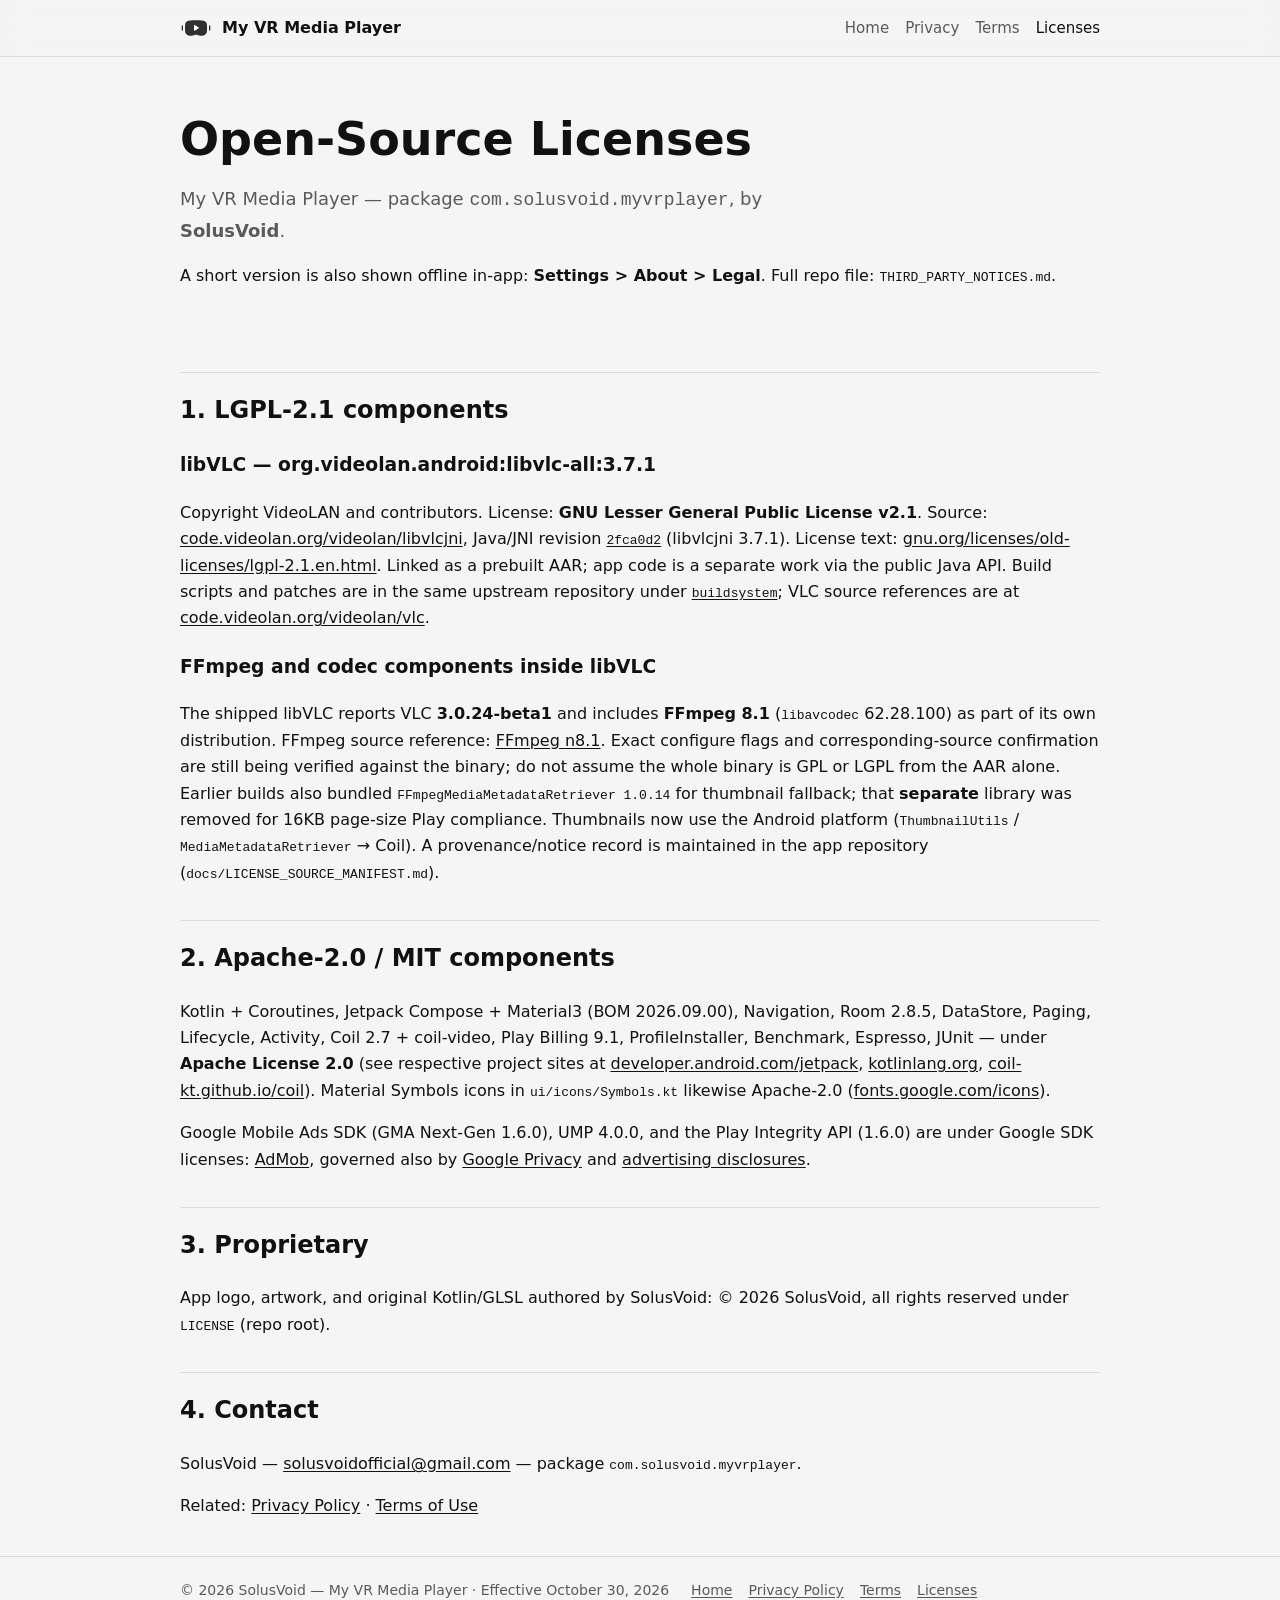
==== licenses/index.html @ 9fa4ca4b "docs(site): add exact libVLC and FFmpeg source revisions" ====
<!DOCTYPE html>
<html lang="en">
<head>
  <meta charset="utf-8">
  <meta name="viewport" content="width=device-width, initial-scale=1">
  <title>Open-Source Licenses — My VR Media Player</title>
  <meta name="description" content="Open-source attribution for My VR Media Player: libVLC LGPL-2.1, Apache-2.0 components, Google SDKs, and proprietary notice.">
  <link rel="icon" type="image/svg+xml" href="../assets/icon.svg">
  <link rel="stylesheet" href="../assets/style.css">
</head>
<body>
  <a class="skip" href="#main">Skip to content</a>
  <header class="site-header">
    <div class="wrap">
      <a class="brand" href="../" aria-label="My VR Media Player home">
        <img src="../assets/icon.svg" alt="" width="32" height="32">
        <span>My VR Media Player</span>
      </a>
      <nav class="nav" aria-label="Site">
        <a href="../">Home</a>
        <a href="../privacy/">Privacy</a>
        <a href="../terms/">Terms</a>
        <a href="./" aria-current="page">Licenses</a>
      </nav>
    </div>
  </header>

  <main id="main" class="policy">
    <div class="wrap">
      <section class="hero">
        <h1>Open-Source Licenses</h1>
        <p class="lead">My VR Media Player — package <code>com.solusvoid.myvrplayer</code>, by <strong>SolusVoid</strong>.</p>
        <p>A short version is also shown offline in-app: <strong>Settings &gt; About &gt; Legal</strong>. Full repo file: <code>THIRD_PARTY_NOTICES.md</code>.</p>
      </section>

      <section id="lgpl">
        <h2>1. LGPL-2.1 components</h2>
        <h3>libVLC — org.videolan.android:libvlc-all:3.7.1</h3>
        <p>Copyright VideoLAN and contributors. License: <strong>GNU Lesser General Public License v2.1</strong>. Source: <a href="https://code.videolan.org/videolan/libvlcjni">code.videolan.org/videolan/libvlcjni</a>, Java/JNI revision <a href="https://code.videolan.org/videolan/libvlcjni/-/commit/2fca0d2b5eb1d94e2c41e23408e8087358cb983a"><code>2fca0d2</code></a> (libvlcjni 3.7.1). License text: <a href="https://www.gnu.org/licenses/old-licenses/lgpl-2.1.en.html">gnu.org/licenses/old-licenses/lgpl-2.1.en.html</a>. Linked as a prebuilt AAR; app code is a separate work via the public Java API. Build scripts and patches are in the same upstream repository under <a href="https://code.videolan.org/videolan/libvlcjni/-/tree/2fca0d2/buildsystem"><code>buildsystem</code></a>; VLC source references are at <a href="https://code.videolan.org/videolan/vlc">code.videolan.org/videolan/vlc</a>.</p>
        <h3>FFmpeg and codec components inside libVLC</h3>
        <p>The shipped libVLC reports VLC <strong>3.0.24-beta1</strong> and includes <strong>FFmpeg 8.1</strong> (<code>libavcodec</code> 62.28.100) as part of its own distribution. FFmpeg source reference: <a href="https://github.com/FFmpeg/FFmpeg/archive/refs/tags/n8.1.tar.gz">FFmpeg n8.1</a>. Exact configure flags and corresponding-source confirmation are still being verified against the binary; do not assume the whole binary is GPL or LGPL from the AAR alone. Earlier builds also bundled <code>FFmpegMediaMetadataRetriever 1.0.14</code> for thumbnail fallback; that <strong>separate</strong> library was removed for 16KB page-size Play compliance. Thumbnails now use the Android platform (<code>ThumbnailUtils</code> / <code>MediaMetadataRetriever</code> → Coil). A provenance/notice record is maintained in the app repository (<code>docs/LICENSE_SOURCE_MANIFEST.md</code>).</p>
      </section>

      <section id="apache">
        <h2>2. Apache-2.0 / MIT components</h2>
        <p>Kotlin + Coroutines, Jetpack Compose + Material3 (BOM 2026.09.00), Navigation, Room 2.8.5, DataStore, Paging, Lifecycle, Activity, Coil 2.7 + coil-video, Play Billing 9.1, ProfileInstaller, Benchmark, Espresso, JUnit — under <strong>Apache License 2.0</strong> (see respective project sites at <a href="https://developer.android.com/jetpack">developer.android.com/jetpack</a>, <a href="https://kotlinlang.org">kotlinlang.org</a>, <a href="https://coil-kt.github.io/coil">coil-kt.github.io/coil</a>). Material Symbols icons in <code>ui/icons/Symbols.kt</code> likewise Apache-2.0 (<a href="https://fonts.google.com/icons">fonts.google.com/icons</a>).</p>
        <p>Google Mobile Ads SDK (GMA Next-Gen 1.6.0), UMP 4.0.0, and the Play Integrity API (1.6.0) are under Google SDK licenses: <a href="https://developers.google.com/admob">AdMob</a>, governed also by <a href="https://policies.google.com/privacy">Google Privacy</a> and <a href="https://policies.google.com/technologies/ads">advertising disclosures</a>.</p>
      </section>

      <section id="proprietary">
        <h2>3. Proprietary</h2>
        <p>App logo, artwork, and original Kotlin/GLSL authored by SolusVoid: © 2026 SolusVoid, all rights reserved under <code>LICENSE</code> (repo root).</p>
      </section>

      <section id="contact">
        <h2>4. Contact</h2>
        <p>SolusVoid — <a href="mailto:solusvoidofficial@gmail.com">solusvoidofficial@gmail.com</a> — package <code>com.solusvoid.myvrplayer</code>.</p>
        <p>Related: <a href="../privacy/">Privacy Policy</a> · <a href="../terms/">Terms of Use</a></p>
      </section>
    </div>
  </main>

  <footer class="site-footer">
    <div class="wrap">
      <span>&copy; 2026 SolusVoid — My VR Media Player &middot; Effective October 30, 2026</span>
      <nav aria-label="Footer">
        <a href="../">Home</a>
        <a href="../privacy/">Privacy Policy</a>
        <a href="../terms/">Terms</a>
        <a href="./">Licenses</a>
      </nav>
    </div>
  </footer>
</body>
</html>
---- assets/style.css ----
/* MyVR Player site — single stylesheet, no framework, mobile-first. Tokens in tokens.css. */
@import url("./tokens.css");
* { box-sizing: border-box; }
html { scroll-behavior: smooth; }
body {
  margin: 0;
  background: var(--bg);
  color: var(--text);
  font-family: system-ui, -apple-system, "Segoe UI", Roboto, Inter, Arial, sans-serif;
  line-height: 1.65;
}
a { color: inherit; text-decoration: underline; text-underline-offset: 2px; }
a:hover { text-decoration-thickness: 2px; }
.wrap { max-width: var(--max); margin: 0 auto; padding: 0 20px; }
.site-header {
  border-bottom: 1px solid var(--line);
  background: color-mix(in srgb, var(--bg) 82%, transparent);
  -webkit-backdrop-filter: blur(12px);
  backdrop-filter: blur(12px);
  position: sticky; top: 0; z-index: 10;
}
.site-header .wrap { display: flex; align-items: center; gap: 14px; padding-top: 12px; padding-bottom: 12px; }
.brand { display: flex; align-items: center; gap: 10px; font-weight: 700; text-decoration: none; color: var(--text); }
.brand img { width: 32px; height: 32px; }
.nav { margin-left: auto; display: flex; gap: 16px; font-size: 15px; }
.nav a { color: var(--muted); text-decoration: none; }
.nav a:hover, .nav a[aria-current="page"] { color: var(--text); }
.hero { padding: 56px 0 32px; }
.hero h1 { font-size: clamp(30px, 5vw, 46px); line-height: 1.15; margin: 0 0 12px; }
.hero p.lead { font-size: 18px; color: var(--muted); max-width: 640px; }
.badge-row { display: flex; flex-wrap: wrap; gap: 8px; margin: 18px 0; }
.badge {
  display: inline-block; font-size: 13px; padding: 4px 12px;
  border: 1px solid var(--line); border-radius: 999px; color: var(--muted);
  background: var(--panel);
}
.badge.ok { color: var(--text); border-color: var(--line); font-weight: 700; }
.cta-row { display: flex; flex-wrap: wrap; gap: 12px; margin-top: 22px; }
.btn {
  display: inline-block; padding: 12px 22px; border-radius: 10px;
  text-decoration: none; font-weight: 600; border: 1px solid var(--line);
}
.btn.primary { background: var(--btn); border-color: var(--btn); color: var(--btn-ink); }
.btn.ghost { color: var(--text); background: transparent; }
/* Tombol non-interaktif (mis. "Coming soon") — tetap terbaca, tapi bukan link mati. */
.btn.is-disabled { opacity: .72; cursor: default; }
.btn.is-disabled:hover { filter: none; transform: none; }
.btn:hover { filter: brightness(1.08); text-decoration: none; }
.grid { display: grid; grid-template-columns: 1fr; gap: 14px; padding: 12px 0 8px; }
@media (min-width: 720px) { .grid.two { grid-template-columns: 1fr 1fr; } .grid.three { grid-template-columns: 1fr 1fr 1fr; } }
.card {
  background: var(--panel); border: 1px solid var(--line);
  border-radius: var(--radius); padding: 18px;
}
.card h2, .card h3 { margin-top: 0; }
.card p, .card li { color: var(--muted); }
.card strong, .card b { color: var(--text); }
section.block { padding: 26px 0; }
section.block h2 { font-size: 24px; margin-bottom: 8px; }
table.meta { width: 100%; border-collapse: collapse; font-size: 14px; margin: 12px 0; }
table.meta th, table.meta td { text-align: left; padding: 8px 10px; border-bottom: 1px solid var(--line); vertical-align: top; }
table.meta th { color: var(--text); white-space: nowrap; width: 180px; }
table.meta td { color: var(--muted); }
.toc { background: var(--panel); border: 1px solid var(--line); border-radius: var(--radius); padding: 16px 20px; }
.toc ol { margin: 8px 0; padding-left: 22px; color: var(--muted); }
.policy h2 { margin-top: 34px; padding-top: 18px; border-top: 1px solid var(--line); }
.policy h3 { margin-top: 20px; }
.fine { font-size: 13px; color: var(--muted); }
.site-footer { border-top: 1px solid var(--line); margin-top: 36px; padding: 22px 0 40px; color: var(--muted); font-size: 14px; }
.site-footer .wrap { display: flex; flex-wrap: wrap; gap: 10px 22px; align-items: center; }
.site-footer nav { display: flex; gap: 16px; }
.skip { position: absolute; left: -9999px; }
.skip:focus { left: 12px; top: 12px; background: #fff; color: #000; padding: 8px 14px; z-index: 99; }

/* Production polish: visible focus, gentle entrance, reduced-motion respect. */
a:focus-visible, button:focus-visible {
  outline: 2px solid var(--text);
  outline-offset: 3px;
  border-radius: 6px;
}
.btn { transition: transform var(--motion-normal) ease, filter var(--motion-normal) ease; }
.btn:hover { filter: brightness(1.08); text-decoration: none; }
.btn:active { transform: translateY(1px); }
.hero { animation: rise var(--motion-slow) ease both; }
.block { animation: rise var(--motion-slow) ease both; }
.block:nth-of-type(2) { animation-delay: 80ms; }
.block:nth-of-type(3) { animation-delay: 160ms; }
@keyframes rise {
  from { opacity: 0; transform: translateY(10px); }
  to { opacity: 1; transform: none; }
}
@media (prefers-reduced-motion: reduce) {
  html { scroll-behavior: auto; }
  .hero, .block { animation: none; }
  .btn { transition: none; }
}
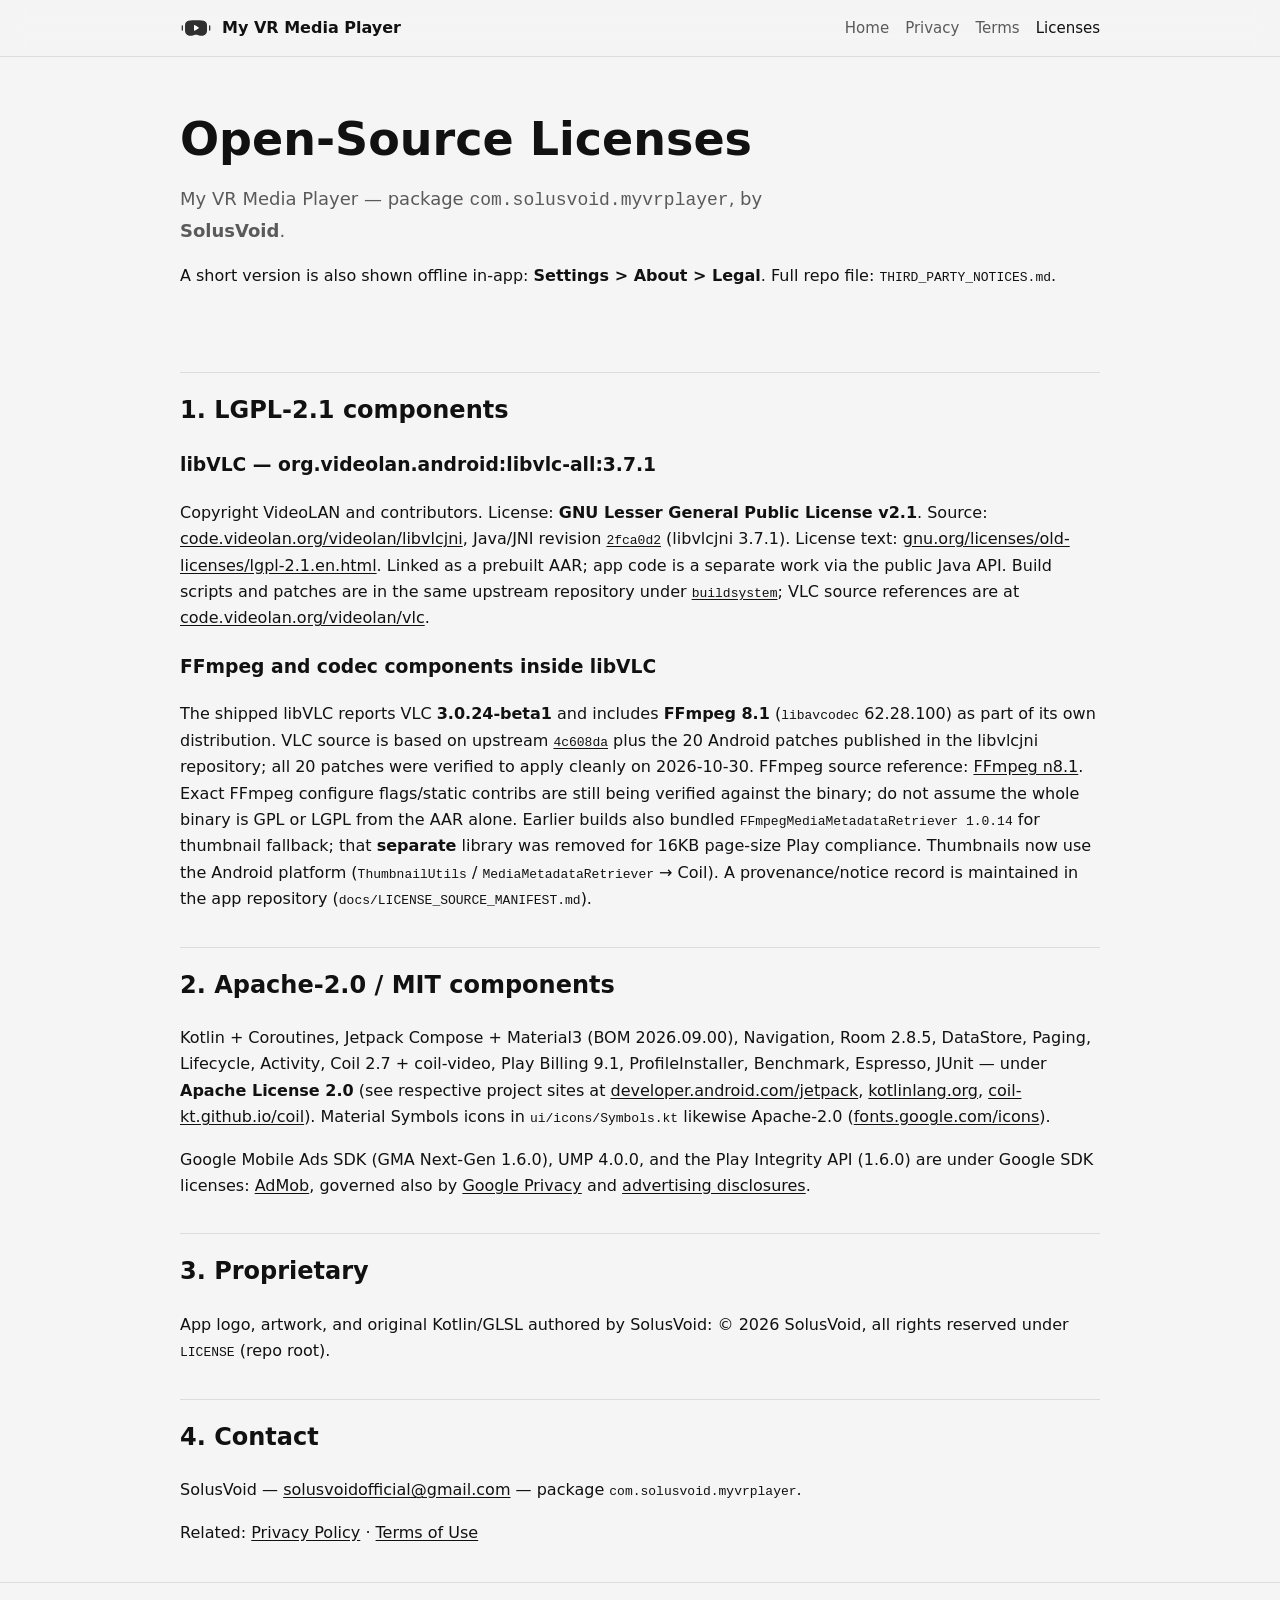
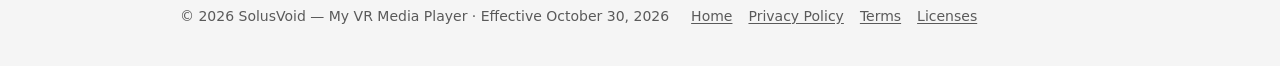
==== commit 142646f3: "docs(site): record reproducible VLC source recipe for libVLC 3.7.1" ====
--- a/licenses/index.html
+++ b/licenses/index.html
@@ -38,7 +38,7 @@
         <h3>libVLC — org.videolan.android:libvlc-all:3.7.1</h3>
         <p>Copyright VideoLAN and contributors. License: <strong>GNU Lesser General Public License v2.1</strong>. Source: <a href="https://code.videolan.org/videolan/libvlcjni">code.videolan.org/videolan/libvlcjni</a>, Java/JNI revision <a href="https://code.videolan.org/videolan/libvlcjni/-/commit/2fca0d2b5eb1d94e2c41e23408e8087358cb983a"><code>2fca0d2</code></a> (libvlcjni 3.7.1). License text: <a href="https://www.gnu.org/licenses/old-licenses/lgpl-2.1.en.html">gnu.org/licenses/old-licenses/lgpl-2.1.en.html</a>. Linked as a prebuilt AAR; app code is a separate work via the public Java API. Build scripts and patches are in the same upstream repository under <a href="https://code.videolan.org/videolan/libvlcjni/-/tree/2fca0d2/buildsystem"><code>buildsystem</code></a>; VLC source references are at <a href="https://code.videolan.org/videolan/vlc">code.videolan.org/videolan/vlc</a>.</p>
         <h3>FFmpeg and codec components inside libVLC</h3>
-        <p>The shipped libVLC reports VLC <strong>3.0.24-beta1</strong> and includes <strong>FFmpeg 8.1</strong> (<code>libavcodec</code> 62.28.100) as part of its own distribution. FFmpeg source reference: <a href="https://github.com/FFmpeg/FFmpeg/archive/refs/tags/n8.1.tar.gz">FFmpeg n8.1</a>. Exact configure flags and corresponding-source confirmation are still being verified against the binary; do not assume the whole binary is GPL or LGPL from the AAR alone. Earlier builds also bundled <code>FFmpegMediaMetadataRetriever 1.0.14</code> for thumbnail fallback; that <strong>separate</strong> library was removed for 16KB page-size Play compliance. Thumbnails now use the Android platform (<code>ThumbnailUtils</code> / <code>MediaMetadataRetriever</code> → Coil). A provenance/notice record is maintained in the app repository (<code>docs/LICENSE_SOURCE_MANIFEST.md</code>).</p>
+        <p>The shipped libVLC reports VLC <strong>3.0.24-beta1</strong> and includes <strong>FFmpeg 8.1</strong> (<code>libavcodec</code> 62.28.100) as part of its own distribution. VLC source is based on upstream <a href="https://code.videolan.org/videolan/vlc/-/commit/4c608da16c33560821be7e5c1ad4e34bf5a65398"><code>4c608da</code></a> plus the 20 Android patches published in the libvlcjni repository; all 20 patches were verified to apply cleanly on 2026-10-30. FFmpeg source reference: <a href="https://github.com/FFmpeg/FFmpeg/archive/refs/tags/n8.1.tar.gz">FFmpeg n8.1</a>. Exact FFmpeg configure flags/static contribs are still being verified against the binary; do not assume the whole binary is GPL or LGPL from the AAR alone. Earlier builds also bundled <code>FFmpegMediaMetadataRetriever 1.0.14</code> for thumbnail fallback; that <strong>separate</strong> library was removed for 16KB page-size Play compliance. Thumbnails now use the Android platform (<code>ThumbnailUtils</code> / <code>MediaMetadataRetriever</code> → Coil). A provenance/notice record is maintained in the app repository (<code>docs/LICENSE_SOURCE_MANIFEST.md</code>).</p>
       </section>
 
       <section id="apache">
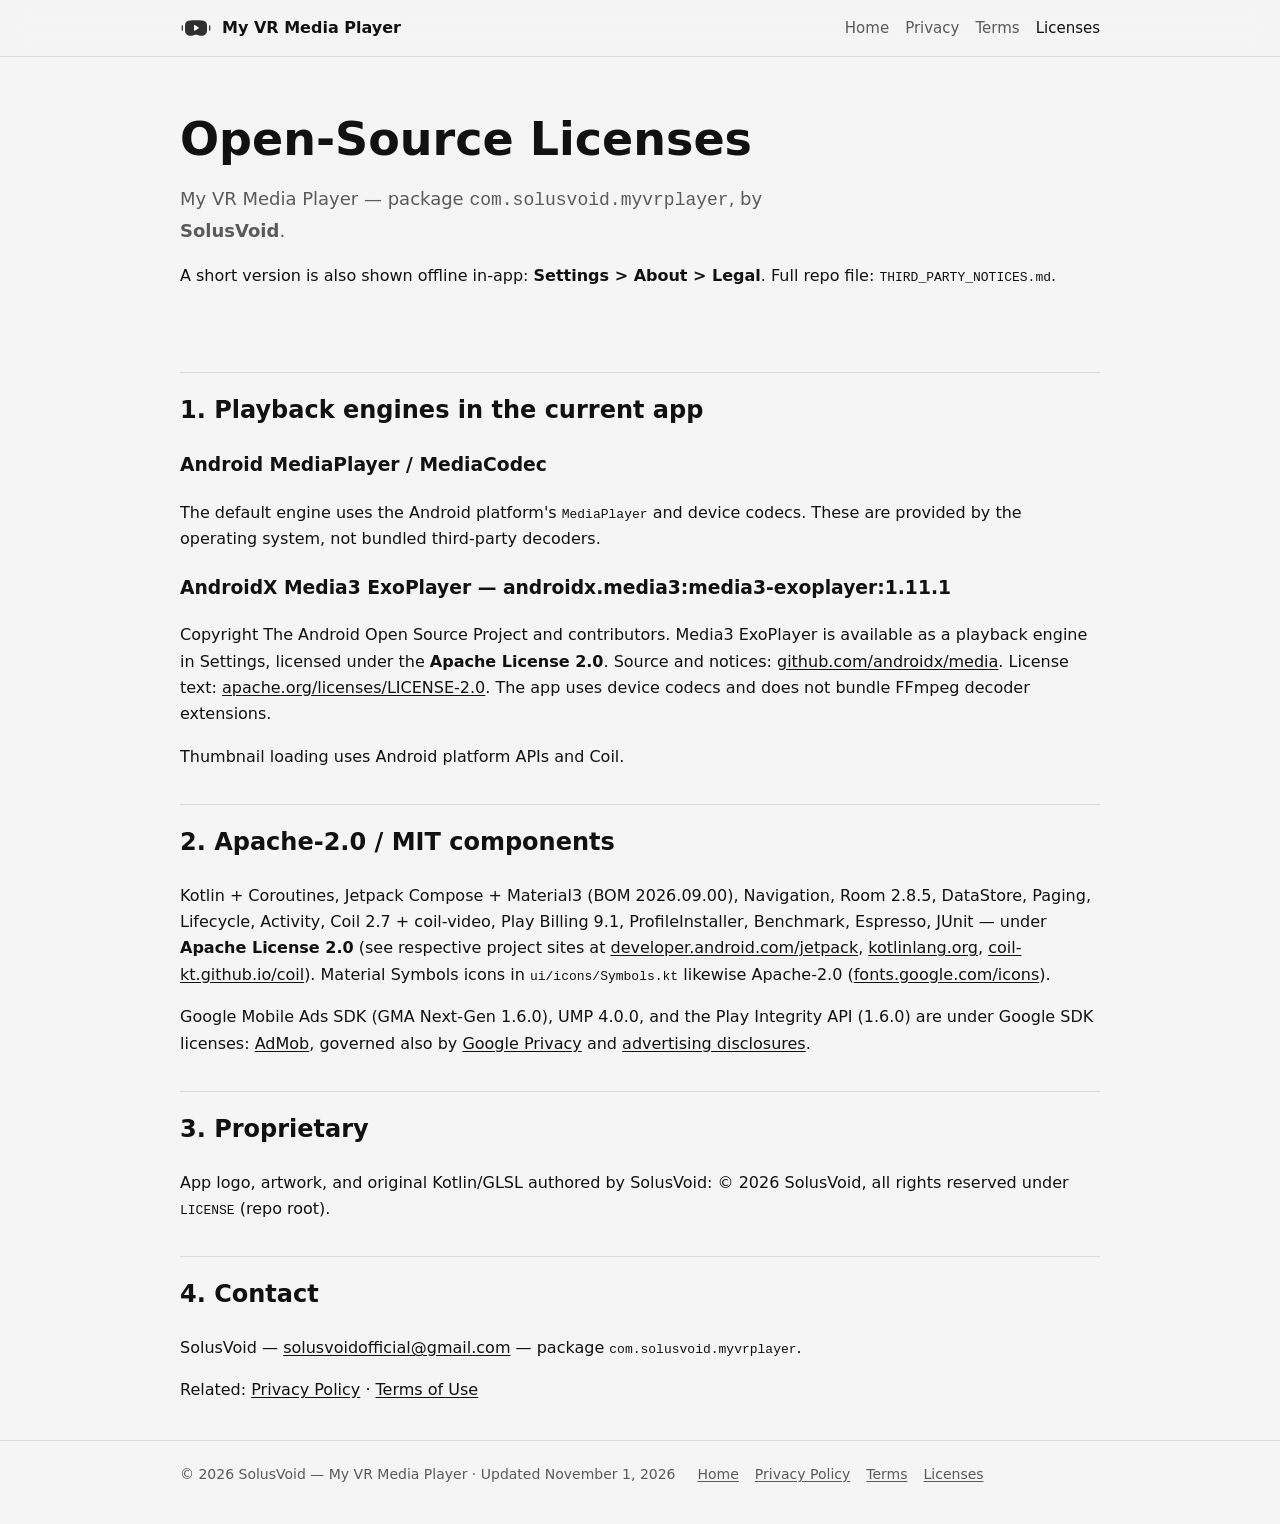
==== commit 0a81868a: "docs(site): replace libVLC copy with MediaPlayer and Media3 ExoPlayer" ====
--- a/licenses/index.html
+++ b/licenses/index.html
@@ -4,7 +4,7 @@
   <meta charset="utf-8">
   <meta name="viewport" content="width=device-width, initial-scale=1">
   <title>Open-Source Licenses — My VR Media Player</title>
-  <meta name="description" content="Open-source attribution for My VR Media Player: libVLC LGPL-2.1, Apache-2.0 components, Google SDKs, and proprietary notice.">
+  <meta name="description" content="Open-source attribution for My VR Media Player: Media3 ExoPlayer and Apache-2.0 components, Google SDKs, and proprietary notice.">
   <link rel="icon" type="image/svg+xml" href="../assets/icon.svg">
   <link rel="stylesheet" href="../assets/style.css">
 </head>
@@ -33,12 +33,13 @@
         <p>A short version is also shown offline in-app: <strong>Settings &gt; About &gt; Legal</strong>. Full repo file: <code>THIRD_PARTY_NOTICES.md</code>.</p>
       </section>
 
-      <section id="lgpl">
-        <h2>1. LGPL-2.1 components</h2>
-        <h3>libVLC — org.videolan.android:libvlc-all:3.7.1</h3>
-        <p>Copyright VideoLAN and contributors. License: <strong>GNU Lesser General Public License v2.1</strong>. Source: <a href="https://code.videolan.org/videolan/libvlcjni">code.videolan.org/videolan/libvlcjni</a>, Java/JNI revision <a href="https://code.videolan.org/videolan/libvlcjni/-/commit/2fca0d2b5eb1d94e2c41e23408e8087358cb983a"><code>2fca0d2</code></a> (libvlcjni 3.7.1). License text: <a href="https://www.gnu.org/licenses/old-licenses/lgpl-2.1.en.html">gnu.org/licenses/old-licenses/lgpl-2.1.en.html</a>. Linked as a prebuilt AAR; app code is a separate work via the public Java API. Build scripts and patches are in the same upstream repository under <a href="https://code.videolan.org/videolan/libvlcjni/-/tree/2fca0d2/buildsystem"><code>buildsystem</code></a>; VLC source references are at <a href="https://code.videolan.org/videolan/vlc">code.videolan.org/videolan/vlc</a>.</p>
-        <h3>FFmpeg and codec components inside libVLC</h3>
-        <p>The shipped libVLC reports VLC <strong>3.0.24-beta1</strong> and includes <strong>FFmpeg 8.1</strong> (<code>libavcodec</code> 62.28.100) as part of its own distribution. VLC source is based on upstream <a href="https://code.videolan.org/videolan/vlc/-/commit/4c608da16c33560821be7e5c1ad4e34bf5a65398"><code>4c608da</code></a> plus the 20 Android patches published in the libvlcjni repository; all 20 patches were verified to apply cleanly on 2026-10-30. FFmpeg source reference: <a href="https://github.com/FFmpeg/FFmpeg/archive/refs/tags/n8.1.tar.gz">FFmpeg n8.1</a>. Exact FFmpeg configure flags/static contribs are still being verified against the binary; do not assume the whole binary is GPL or LGPL from the AAR alone. Earlier builds also bundled <code>FFmpegMediaMetadataRetriever 1.0.14</code> for thumbnail fallback; that <strong>separate</strong> library was removed for 16KB page-size Play compliance. Thumbnails now use the Android platform (<code>ThumbnailUtils</code> / <code>MediaMetadataRetriever</code> → Coil). A provenance/notice record is maintained in the app repository (<code>docs/LICENSE_SOURCE_MANIFEST.md</code>).</p>
+      <section id="engines">
+        <h2>1. Playback engines in the current app</h2>
+        <h3>Android MediaPlayer / MediaCodec</h3>
+        <p>The default engine uses the Android platform's <code>MediaPlayer</code> and device codecs. These are provided by the operating system, not bundled third-party decoders.</p>
+        <h3>AndroidX Media3 ExoPlayer — androidx.media3:media3-exoplayer:1.11.1</h3>
+        <p>Copyright The Android Open Source Project and contributors. Media3 ExoPlayer is available as a playback engine in Settings, licensed under the <strong>Apache License 2.0</strong>. Source and notices: <a href="https://github.com/androidx/media">github.com/androidx/media</a>. License text: <a href="https://www.apache.org/licenses/LICENSE-2.0">apache.org/licenses/LICENSE-2.0</a>. The app uses device codecs and does not bundle FFmpeg decoder extensions.</p>
+        <p>Thumbnail loading uses Android platform APIs and Coil.</p>
       </section>
 
       <section id="apache">
@@ -62,7 +63,7 @@
 
   <footer class="site-footer">
     <div class="wrap">
-      <span>&copy; 2026 SolusVoid — My VR Media Player &middot; Effective October 30, 2026</span>
+      <span>&copy; 2026 SolusVoid — My VR Media Player &middot; Updated November 1, 2026</span>
       <nav aria-label="Footer">
         <a href="../">Home</a>
         <a href="../privacy/">Privacy Policy</a>
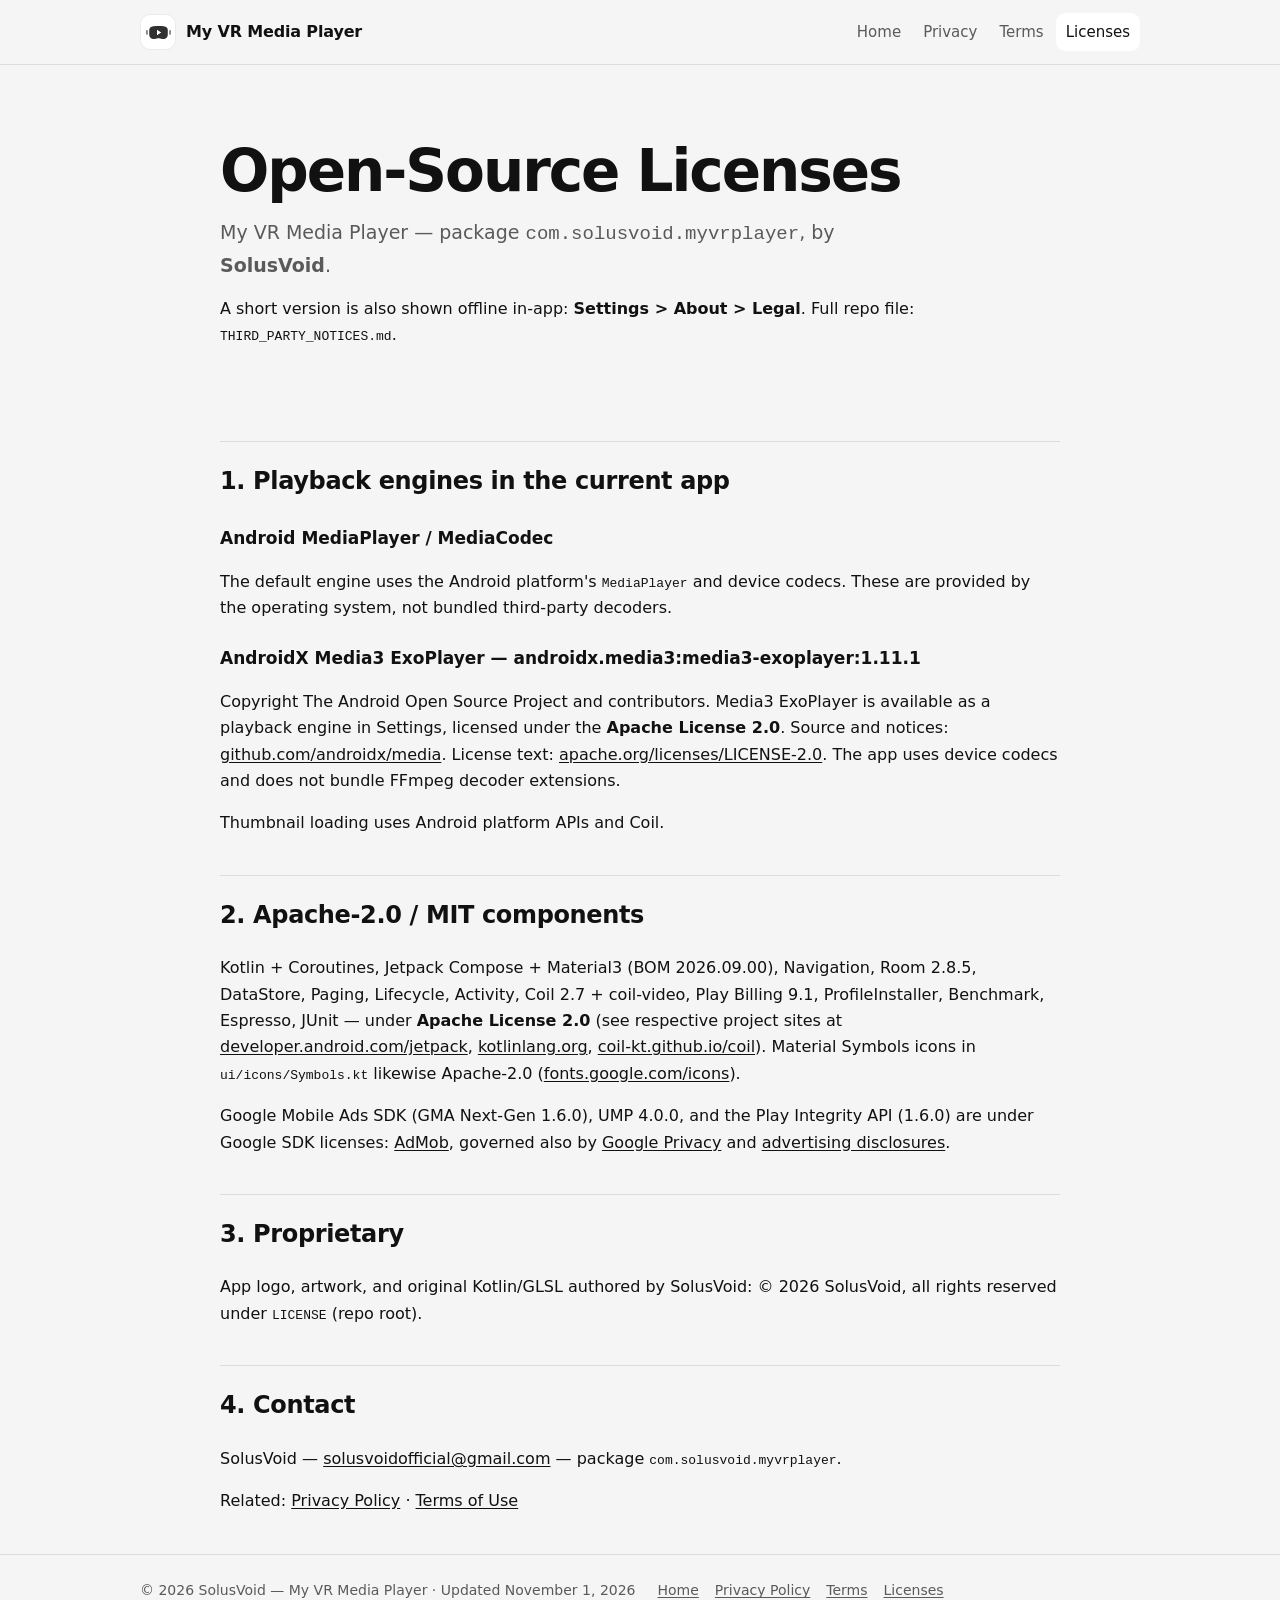
==== commit 8a192890: "feat(site): rebuild marketing site with screenshots and metadata - add optimized app screenshots, ga" ====
--- a/licenses/index.html
+++ b/licenses/index.html
@@ -5,7 +5,23 @@
   <meta name="viewport" content="width=device-width, initial-scale=1">
   <title>Open-Source Licenses — My VR Media Player</title>
   <meta name="description" content="Open-source attribution for My VR Media Player: Media3 ExoPlayer and Apache-2.0 components, Google SDKs, and proprietary notice.">
+  <link rel="canonical" href="https://solusvoidofficial.github.io/MyVRMediaPlayer/licenses/">
+  <meta name="color-scheme" content="dark light">
+  <meta name="theme-color" content="#0a0a0a" media="(prefers-color-scheme: dark)">
+  <meta name="theme-color" content="#f5f5f5" media="(prefers-color-scheme: light)">
+  <meta property="og:type" content="website">
+  <meta property="og:site_name" content="My VR Media Player">
+  <meta property="og:url" content="https://solusvoidofficial.github.io/MyVRMediaPlayer/licenses/">
+  <meta property="og:title" content="Open-Source Licenses — My VR Media Player">
+  <meta property="og:description" content="Open-source attribution for My VR Media Player: Media3 ExoPlayer, Apache-2.0 components and Google SDKs.">
+  <meta property="og:image" content="https://solusvoidofficial.github.io/MyVRMediaPlayer/assets/img/og-cover.jpg">
+  <meta name="twitter:card" content="summary_large_image">
   <link rel="icon" type="image/svg+xml" href="../assets/icon.svg">
+  <link rel="icon" type="image/png" sizes="32x32" href="../assets/img/favicon-32.png">
+  <link rel="icon" href="../favicon.ico" sizes="any">
+  <link rel="apple-touch-icon" sizes="180x180" href="../assets/img/apple-touch-icon.png">
+  <link rel="manifest" href="../assets/site.webmanifest">
+  <link rel="stylesheet" href="../assets/tokens.css">
   <link rel="stylesheet" href="../assets/style.css">
 </head>
 <body>
@@ -13,7 +29,7 @@
   <header class="site-header">
     <div class="wrap">
       <a class="brand" href="../" aria-label="My VR Media Player home">
-        <img src="../assets/icon.svg" alt="" width="32" height="32">
+        <span class="brand-mark"><img src="../assets/icon.svg" alt="" width="27" height="27"></span>
         <span>My VR Media Player</span>
       </a>
       <nav class="nav" aria-label="Site">
--- a/assets/tokens.css
+++ b/assets/tokens.css
@@ -0,0 +1,48 @@
+/* My VR Media Player design tokens — mirror the Android Mono palette (Color.kt). Single source for web. */
+:root {
+  --mono-black: #000000;
+  --mono-900: #0a0a0a;
+  --mono-800: #161616;
+  --mono-700: #232323;
+  --mono-600: #2e2e2c;
+  --mono-500: #5a5a5a;
+  --mono-400: #9a9a9a;
+  --mono-300: #cfcfcf;
+  --mono-200: #dcdcdc;
+  --mono-100: #e9e9e9;
+  --mono-50: #f5f5f5;
+  --mono-white: #ffffff;
+
+  --bg: var(--mono-900);
+  --panel: var(--mono-800);
+  --line: #2a2a2e;
+  --line-strong: #3a3a3f;
+  --text: #f2f2f2;
+  --muted: #b6b6bd;
+  --btn: var(--text);
+  --btn-ink: var(--bg);
+
+  /* Device screenshots are always shown on a dark surface so the
+     transparent phone mockups keep their contrast in both themes. */
+  --shot-bg: #0b0b0b;
+  --shot-line: #26262a;
+  --shot-muted: #b6b6bd;
+
+  --radius: 14px;
+  --radius-lg: 20px;
+  --max: 1040px;
+
+  --motion-fast: 150ms;
+  --motion-slow: 500ms;
+}
+
+@media (prefers-color-scheme: light) {
+  :root {
+    --bg: var(--mono-50);
+    --panel: #ffffff;
+    --line: var(--mono-200);
+    --line-strong: #c4c4c8;
+    --text: #111111;
+    --muted: #5a5a5a;
+  }
+}
--- a/assets/style.css
+++ b/assets/style.css
@@ -1,90 +1,211 @@
-/* MyVR Player site — single stylesheet, no framework, mobile-first. Tokens in tokens.css. */
-@import url("./tokens.css");
+/* My VR Media Player — single stylesheet, no framework, mobile-first. Tokens in tokens.css. */
 * { box-sizing: border-box; }
-html { scroll-behavior: smooth; }
+html {
+  scroll-behavior: smooth;
+  -webkit-text-size-adjust: 100%;
+}
 body {
   margin: 0;
   background: var(--bg);
   color: var(--text);
   font-family: system-ui, -apple-system, "Segoe UI", Roboto, Inter, Arial, sans-serif;
   line-height: 1.65;
-}
+  -webkit-font-smoothing: antialiased;
+}
+img { max-width: 100%; height: auto; }
 a { color: inherit; text-decoration: underline; text-underline-offset: 2px; }
 a:hover { text-decoration-thickness: 2px; }
-.wrap { max-width: var(--max); margin: 0 auto; padding: 0 20px; }
+:focus-visible { outline: 2px solid var(--text); outline-offset: 3px; border-radius: 6px; }
+.wrap { width: 100%; max-width: var(--max); margin: 0 auto; padding: 0 20px; }
+.sr-only {
+  position: absolute; width: 1px; height: 1px; padding: 0; margin: -1px;
+  overflow: hidden; clip: rect(0 0 0 0); white-space: nowrap; border: 0;
+}
+
+/* ---------- Header ---------- */
 .site-header {
+  position: sticky; top: 0; z-index: 20;
   border-bottom: 1px solid var(--line);
-  background: color-mix(in srgb, var(--bg) 82%, transparent);
-  -webkit-backdrop-filter: blur(12px);
-  backdrop-filter: blur(12px);
-  position: sticky; top: 0; z-index: 10;
-}
-.site-header .wrap { display: flex; align-items: center; gap: 14px; padding-top: 12px; padding-bottom: 12px; }
-.brand { display: flex; align-items: center; gap: 10px; font-weight: 700; text-decoration: none; color: var(--text); }
-.brand img { width: 32px; height: 32px; }
-.nav { margin-left: auto; display: flex; gap: 16px; font-size: 15px; }
-.nav a { color: var(--muted); text-decoration: none; }
-.nav a:hover, .nav a[aria-current="page"] { color: var(--text); }
-.hero { padding: 56px 0 32px; }
-.hero h1 { font-size: clamp(30px, 5vw, 46px); line-height: 1.15; margin: 0 0 12px; }
-.hero p.lead { font-size: 18px; color: var(--muted); max-width: 640px; }
-.badge-row { display: flex; flex-wrap: wrap; gap: 8px; margin: 18px 0; }
+  background: var(--bg);
+  background: color-mix(in srgb, var(--bg) 86%, transparent);
+  -webkit-backdrop-filter: blur(14px);
+  backdrop-filter: blur(14px);
+}
+.site-header .wrap {
+  display: flex; align-items: center; gap: 14px;
+  min-height: 64px; padding-top: 10px; padding-bottom: 10px;
+}
+.brand {
+  display: inline-flex; align-items: center; gap: 10px;
+  font-weight: 700; letter-spacing: -0.01em; white-space: nowrap;
+  color: var(--text); text-decoration: none;
+}
+.brand-mark {
+  display: grid; place-items: center; flex: none;
+  width: 36px; height: 36px; border-radius: 10px;
+  background: #fff; border: 1px solid rgba(0, 0, 0, 0.08);
+}
+.brand-mark img { display: block; width: 27px; height: 27px; }
+.nav { margin-left: auto; display: flex; align-items: center; gap: 2px; font-size: 15px; }
+.nav a {
+  color: var(--muted); text-decoration: none;
+  padding: 7px 10px; border-radius: 9px;
+}
+.nav a:hover { color: var(--text); background: var(--panel); }
+.nav a[aria-current="page"] { color: var(--text); background: var(--panel); }
+
+/* ---------- Hero ---------- */
+.hero { padding: clamp(36px, 6vw, 76px) 0 clamp(22px, 3vw, 40px); }
+.hero-grid { display: grid; gap: clamp(28px, 5vw, 56px); align-items: center; }
+.hero h1 {
+  font-size: clamp(34px, 6.2vw, 58px);
+  line-height: 1.04; letter-spacing: -0.035em;
+  margin: 0 0 16px;
+}
+.hero p.lead {
+  font-size: clamp(17px, 1.5vw, 19px); line-height: 1.6;
+  color: var(--muted); max-width: 56ch; margin: 0;
+}
+.badge-row {
+  display: flex; flex-wrap: wrap; gap: 8px;
+  margin: 22px 0 0; padding: 0; list-style: none;
+}
 .badge {
-  display: inline-block; font-size: 13px; padding: 4px 12px;
-  border: 1px solid var(--line); border-radius: 999px; color: var(--muted);
-  background: var(--panel);
-}
-.badge.ok { color: var(--text); border-color: var(--line); font-weight: 700; }
-.cta-row { display: flex; flex-wrap: wrap; gap: 12px; margin-top: 22px; }
+  display: inline-block; font-size: 13px; line-height: 1.5;
+  padding: 4px 12px; border: 1px solid var(--line); border-radius: 999px;
+  color: var(--muted); background: var(--panel);
+}
+.badge.ok { color: var(--text); border-color: var(--line-strong); font-weight: 700; }
+.cta-row { display: flex; flex-wrap: wrap; align-items: center; gap: 10px; margin-top: 24px; }
 .btn {
-  display: inline-block; padding: 12px 22px; border-radius: 10px;
-  text-decoration: none; font-weight: 600; border: 1px solid var(--line);
+  display: inline-flex; align-items: center; gap: 8px;
+  padding: 12px 20px; border-radius: 12px;
+  font-size: 15px; font-weight: 600; line-height: 1.2;
+  text-decoration: none; border: 1px solid var(--line);
+  transition: transform var(--motion-fast) ease, filter var(--motion-fast) ease,
+    background-color var(--motion-fast) ease;
 }
 .btn.primary { background: var(--btn); border-color: var(--btn); color: var(--btn-ink); }
-.btn.ghost { color: var(--text); background: transparent; }
-/* Tombol non-interaktif (mis. "Coming soon") — tetap terbaca, tapi bukan link mati. */
-.btn.is-disabled { opacity: .72; cursor: default; }
-.btn.is-disabled:hover { filter: none; transform: none; }
+.btn.ghost { background: transparent; color: var(--text); }
 .btn:hover { filter: brightness(1.08); text-decoration: none; }
-.grid { display: grid; grid-template-columns: 1fr; gap: 14px; padding: 12px 0 8px; }
-@media (min-width: 720px) { .grid.two { grid-template-columns: 1fr 1fr; } .grid.three { grid-template-columns: 1fr 1fr 1fr; } }
+.btn.ghost:hover { filter: none; background: var(--panel); }
+.btn:active { transform: translateY(1px); }
+/* Non-interactive button (e.g. "Coming soon") — readable, but not a dead link. */
+.btn.is-disabled { opacity: 0.62; cursor: not-allowed; }
+.btn.is-disabled:hover { filter: none; }
+.fine { margin: 18px 0 0; font-size: 13px; line-height: 1.6; color: var(--muted); }
+.hero-art {
+  position: relative; display: grid; place-items: center;
+  justify-self: center; margin: 0; width: fit-content; overflow: hidden;
+  padding: clamp(14px, 2.4vw, 22px);
+  background: var(--shot-bg); border: 1px solid var(--shot-line);
+  border-radius: 28px;
+}
+.hero-art::before {
+  content: ""; position: absolute; inset: -15% -30%; pointer-events: none;
+  background: radial-gradient(closest-side, rgba(255, 255, 255, 0.1), transparent 72%);
+}
+.hero-art img {
+  position: relative; display: block;
+  width: min(280px, 66vw);
+}
+
+/* ---------- Sections ---------- */
+section.block { padding: clamp(28px, 4vw, 52px) 0; }
+:where(section, h1, h2, h3)[id] { scroll-margin-top: 84px; }
+section.block h2 {
+  font-size: clamp(22px, 2.6vw, 28px); letter-spacing: -0.02em;
+  margin: 0 0 8px;
+}
+.section-lead { color: var(--muted); margin: 0 0 20px; max-width: 68ch; }
+
+/* ---------- Screenshot gallery ---------- */
+.gallery { display: grid; gap: 16px; }
+.gallery-wide {
+  margin: 0; padding: clamp(10px, 2vw, 18px);
+  background: var(--shot-bg); border: 1px solid var(--shot-line);
+  border-radius: var(--radius-lg);
+}
+.gallery-wide img { display: block; width: 100%; border-radius: 10px; }
+.shots { display: grid; grid-template-columns: repeat(4, minmax(0, 1fr)); gap: 16px; }
+.shot {
+  display: flex; flex-direction: column; margin: 0;
+  padding: 12px 12px 0; border-radius: var(--radius);
+  background: var(--shot-bg); border: 1px solid var(--shot-line);
+}
+.shot img { display: block; width: 100%; margin: auto 0; border-radius: 8px; }
+.shot figcaption {
+  padding: 12px 2px 14px;
+  font-size: 13px; line-height: 1.5; color: var(--shot-muted);
+}
+
+/* ---------- Closing banner ---------- */
+.banner {
+  margin: 0; overflow: hidden;
+  background: var(--shot-bg); border: 1px solid var(--shot-line);
+  border-radius: var(--radius-lg);
+}
+.banner img { display: block; width: 100%; }
+
+/* ---------- Cards & grids ---------- */
+.grid { display: grid; grid-template-columns: 1fr; gap: 14px; padding: 14px 0 4px; }
 .card {
   background: var(--panel); border: 1px solid var(--line);
-  border-radius: var(--radius); padding: 18px;
+  border-radius: var(--radius); padding: 20px;
 }
 .card h2, .card h3 { margin-top: 0; }
+.card h3 { margin: 0 0 8px; font-size: 17px; letter-spacing: -0.01em; }
 .card p, .card li { color: var(--muted); }
+.card p { margin: 0; }
+.card p + p { margin-top: 10px; }
 .card strong, .card b { color: var(--text); }
-section.block { padding: 26px 0; }
-section.block h2 { font-size: 24px; margin-bottom: 8px; }
-table.meta { width: 100%; border-collapse: collapse; font-size: 14px; margin: 12px 0; }
-table.meta th, table.meta td { text-align: left; padding: 8px 10px; border-bottom: 1px solid var(--line); vertical-align: top; }
-table.meta th { color: var(--text); white-space: nowrap; width: 180px; }
-table.meta td { color: var(--muted); }
-.toc { background: var(--panel); border: 1px solid var(--line); border-radius: var(--radius); padding: 16px 20px; }
-.toc ol { margin: 8px 0; padding-left: 22px; color: var(--muted); }
-.policy h2 { margin-top: 34px; padding-top: 18px; border-top: 1px solid var(--line); }
-.policy h3 { margin-top: 20px; }
-.fine { font-size: 13px; color: var(--muted); }
-.site-footer { border-top: 1px solid var(--line); margin-top: 36px; padding: 22px 0 40px; color: var(--muted); font-size: 14px; }
+
+/* ---------- Policy pages ---------- */
+.policy .wrap { max-width: 880px; }
+.policy h2 {
+  margin-top: 38px; padding-top: 20px;
+  border-top: 1px solid var(--line);
+  font-size: clamp(20px, 2.2vw, 24px); letter-spacing: -0.015em;
+}
+.policy h3 { margin-top: 22px; font-size: 17px; }
+.policy ul { color: var(--muted); padding-left: 22px; }
+.policy li + li { margin-top: 6px; }
+.toc {
+  margin: 26px 0 10px; padding: 18px 22px;
+  background: var(--panel); border: 1px solid var(--line);
+  border-radius: var(--radius);
+}
+.toc .toc-title {
+  margin: 0; padding: 0; border: 0;
+  font-size: 12px; font-weight: 700; letter-spacing: 0.08em;
+  text-transform: uppercase; color: var(--muted);
+}
+.toc ol { margin: 8px 0 0; padding-left: 22px; color: var(--muted); }
+.toc li + li { margin-top: 4px; }
+
+/* ---------- Tables (privacy / permissions) ---------- */
+table.meta { width: 100%; border-collapse: collapse; font-size: 14px; margin: 16px 0; }
+table.meta th, table.meta td {
+  text-align: left; padding: 10px 12px;
+  border-bottom: 1px solid var(--line); vertical-align: top;
+}
+table.meta th { color: var(--text); width: 34%; }
+table.meta td { color: var(--muted); overflow-wrap: anywhere; }
+
+/* ---------- Footer ---------- */
+.site-footer {
+  border-top: 1px solid var(--line); margin-top: 40px;
+  padding: 24px 0 44px; color: var(--muted); font-size: 14px;
+}
 .site-footer .wrap { display: flex; flex-wrap: wrap; gap: 10px 22px; align-items: center; }
-.site-footer nav { display: flex; gap: 16px; }
-.skip { position: absolute; left: -9999px; }
-.skip:focus { left: 12px; top: 12px; background: #fff; color: #000; padding: 8px 14px; z-index: 99; }
-
-/* Production polish: visible focus, gentle entrance, reduced-motion respect. */
-a:focus-visible, button:focus-visible {
-  outline: 2px solid var(--text);
-  outline-offset: 3px;
-  border-radius: 6px;
-}
-.btn { transition: transform var(--motion-normal) ease, filter var(--motion-normal) ease; }
-.btn:hover { filter: brightness(1.08); text-decoration: none; }
-.btn:active { transform: translateY(1px); }
-.hero { animation: rise var(--motion-slow) ease both; }
-.block { animation: rise var(--motion-slow) ease both; }
-.block:nth-of-type(2) { animation-delay: 80ms; }
-.block:nth-of-type(3) { animation-delay: 160ms; }
+.site-footer nav { display: flex; flex-wrap: wrap; gap: 16px; }
+.skip { position: fixed; left: -9999px; top: 12px; }
+.skip:focus { left: 12px; background: #fff; color: #000; padding: 8px 14px; z-index: 99; }
+
+/* ---------- Motion ---------- */
+.hero, .block { animation: rise var(--motion-slow) ease both; }
+.block:nth-of-type(2) { animation-delay: 70ms; }
+.block:nth-of-type(3) { animation-delay: 140ms; }
 @keyframes rise {
   from { opacity: 0; transform: translateY(10px); }
   to { opacity: 1; transform: none; }
@@ -94,3 +215,50 @@
   .hero, .block { animation: none; }
   .btn { transition: none; }
 }
+
+/* ---------- Responsive ---------- */
+@media (min-width: 720px) {
+  .grid.two { grid-template-columns: 1fr 1fr; }
+  .grid.three { grid-template-columns: repeat(3, 1fr); }
+}
+@media (min-width: 900px) {
+  .hero-grid { grid-template-columns: minmax(0, 1.1fr) minmax(0, 0.9fr); }
+}
+@media (max-width: 899px) {
+  .hero-art img { width: min(250px, 58vw); }
+}
+@media (max-width: 900px) {
+  .shots { grid-template-columns: repeat(2, minmax(0, 1fr)); }
+}
+@media (max-width: 640px) {
+  .brand span + span { display: none; }
+  .brand-mark { width: 32px; height: 32px; border-radius: 9px; }
+  .brand-mark img { width: 24px; height: 24px; }
+  .site-header .wrap { gap: 10px; min-height: 56px; padding-top: 8px; padding-bottom: 8px; }
+  .nav { font-size: 14px; }
+  .nav a { padding: 7px 8px; }
+}
+@media (max-width: 600px) {
+  .shots {
+    display: flex; overflow-x: auto; scroll-snap-type: x mandatory;
+    gap: 12px; padding-bottom: 6px;
+    margin: 0 -20px; padding-left: 20px; padding-right: 20px;
+    scrollbar-width: none;
+  }
+  .shots::-webkit-scrollbar { display: none; }
+  .shot { flex: 0 0 74%; scroll-snap-align: start; }
+}
+@media (max-width: 620px) {
+  table.meta, table.meta tbody, table.meta tr, table.meta th, table.meta td { display: block; width: 100%; }
+  table.meta tr { padding: 12px 0; border-bottom: 1px solid var(--line); }
+  table.meta th {
+    padding: 0 0 6px; border: 0;
+    font-size: 14px; letter-spacing: 0.01em;
+  }
+  table.meta td { padding: 0; border: 0; }
+}
+@media (max-width: 380px) {
+  .wrap { padding: 0 16px; }
+  .shots { margin: 0 -16px; padding-left: 16px; padding-right: 16px; }
+  .nav a { padding: 7px 6px; font-size: 13px; }
+}
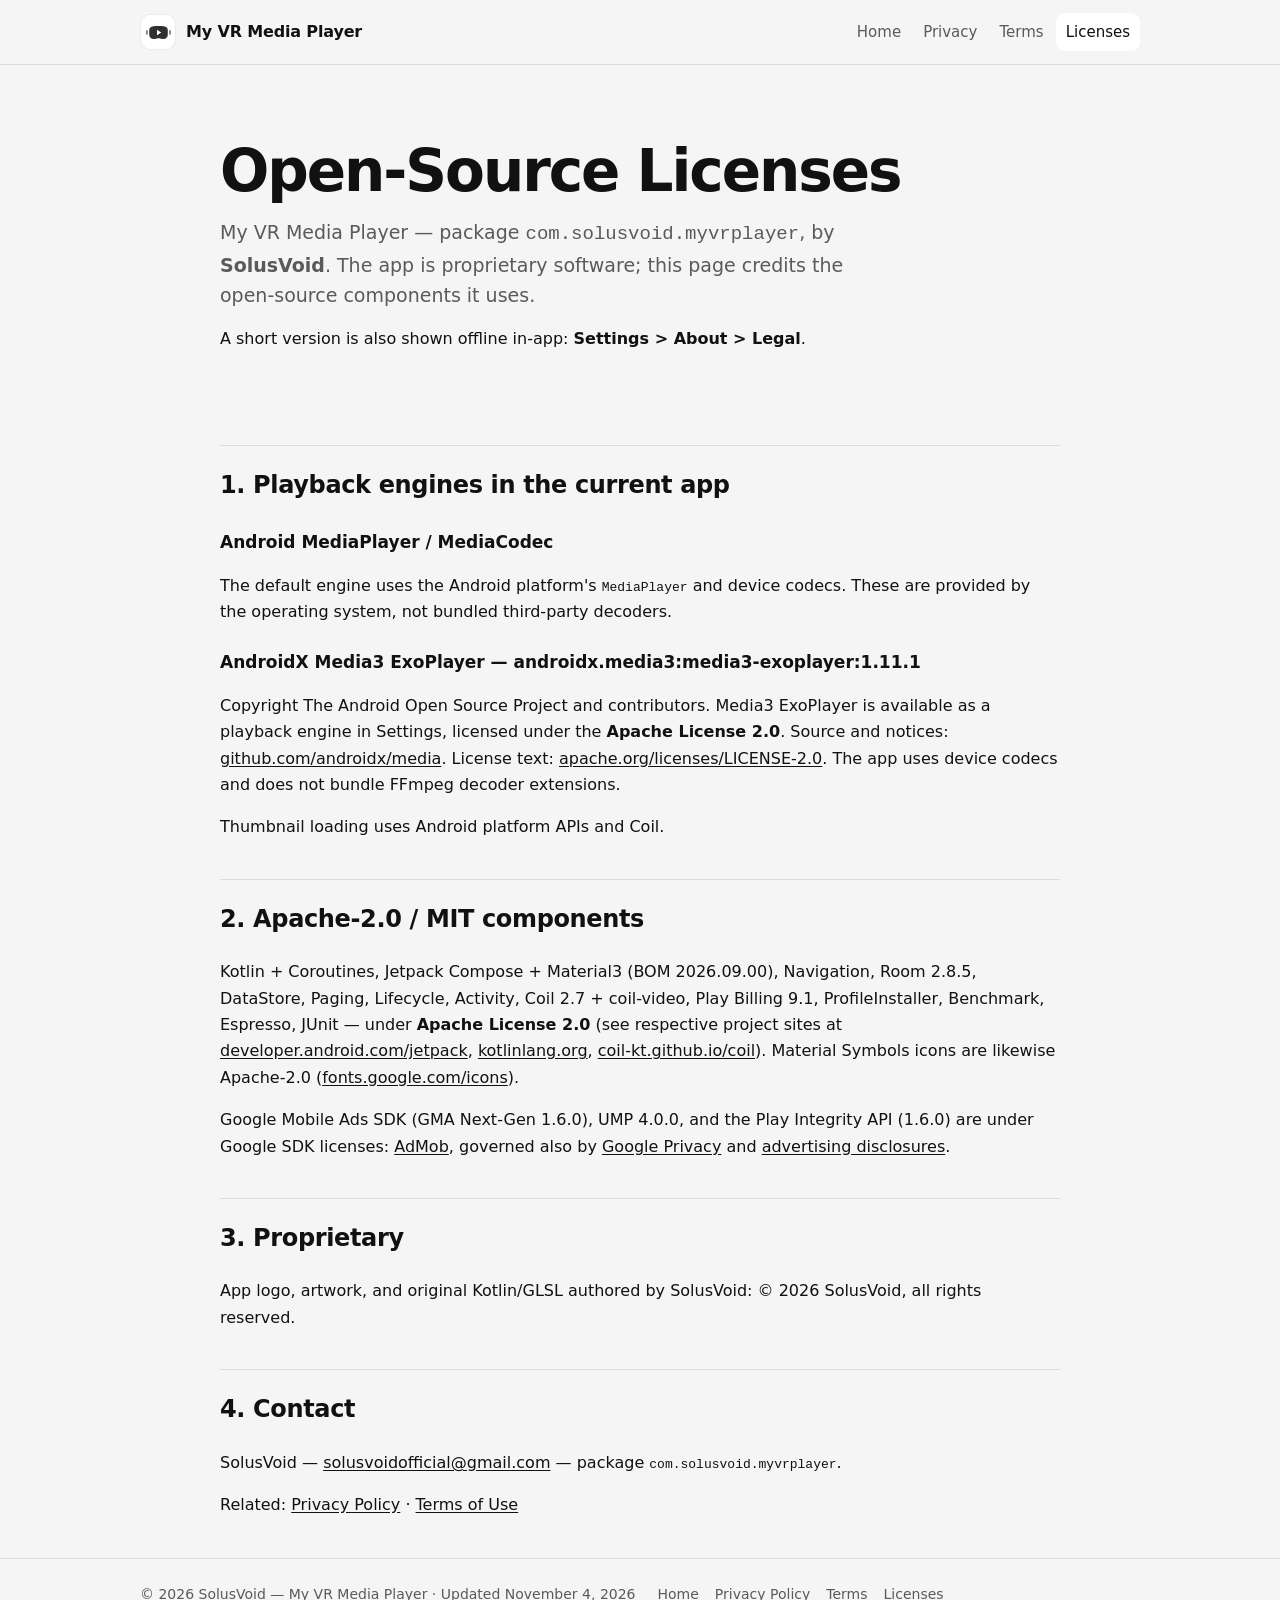
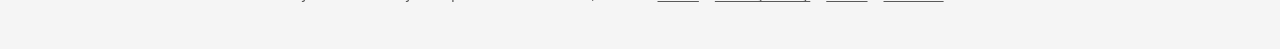
==== commit de1836f1: "fix(site): make licenses page self-contained Remove references to private app-repo files (THIRD_PART" ====
--- a/licenses/index.html
+++ b/licenses/index.html
@@ -45,8 +45,8 @@
     <div class="wrap">
       <section class="hero">
         <h1>Open-Source Licenses</h1>
-        <p class="lead">My VR Media Player — package <code>com.solusvoid.myvrplayer</code>, by <strong>SolusVoid</strong>.</p>
-        <p>A short version is also shown offline in-app: <strong>Settings &gt; About &gt; Legal</strong>. Full repo file: <code>THIRD_PARTY_NOTICES.md</code>.</p>
+        <p class="lead">My VR Media Player — package <code>com.solusvoid.myvrplayer</code>, by <strong>SolusVoid</strong>. The app is proprietary software; this page credits the open-source components it uses.</p>
+        <p>A short version is also shown offline in-app: <strong>Settings &gt; About &gt; Legal</strong>.</p>
       </section>
 
       <section id="engines">
@@ -60,13 +60,13 @@
 
       <section id="apache">
         <h2>2. Apache-2.0 / MIT components</h2>
-        <p>Kotlin + Coroutines, Jetpack Compose + Material3 (BOM 2026.09.00), Navigation, Room 2.8.5, DataStore, Paging, Lifecycle, Activity, Coil 2.7 + coil-video, Play Billing 9.1, ProfileInstaller, Benchmark, Espresso, JUnit — under <strong>Apache License 2.0</strong> (see respective project sites at <a href="https://developer.android.com/jetpack">developer.android.com/jetpack</a>, <a href="https://kotlinlang.org">kotlinlang.org</a>, <a href="https://coil-kt.github.io/coil">coil-kt.github.io/coil</a>). Material Symbols icons in <code>ui/icons/Symbols.kt</code> likewise Apache-2.0 (<a href="https://fonts.google.com/icons">fonts.google.com/icons</a>).</p>
+        <p>Kotlin + Coroutines, Jetpack Compose + Material3 (BOM 2026.09.00), Navigation, Room 2.8.5, DataStore, Paging, Lifecycle, Activity, Coil 2.7 + coil-video, Play Billing 9.1, ProfileInstaller, Benchmark, Espresso, JUnit — under <strong>Apache License 2.0</strong> (see respective project sites at <a href="https://developer.android.com/jetpack">developer.android.com/jetpack</a>, <a href="https://kotlinlang.org">kotlinlang.org</a>, <a href="https://coil-kt.github.io/coil">coil-kt.github.io/coil</a>). Material Symbols icons are likewise Apache-2.0 (<a href="https://fonts.google.com/icons">fonts.google.com/icons</a>).</p>
         <p>Google Mobile Ads SDK (GMA Next-Gen 1.6.0), UMP 4.0.0, and the Play Integrity API (1.6.0) are under Google SDK licenses: <a href="https://developers.google.com/admob">AdMob</a>, governed also by <a href="https://policies.google.com/privacy">Google Privacy</a> and <a href="https://policies.google.com/technologies/ads">advertising disclosures</a>.</p>
       </section>
 
       <section id="proprietary">
         <h2>3. Proprietary</h2>
-        <p>App logo, artwork, and original Kotlin/GLSL authored by SolusVoid: © 2026 SolusVoid, all rights reserved under <code>LICENSE</code> (repo root).</p>
+        <p>App logo, artwork, and original Kotlin/GLSL authored by SolusVoid: © 2026 SolusVoid, all rights reserved.</p>
       </section>
 
       <section id="contact">
@@ -79,7 +79,7 @@
 
   <footer class="site-footer">
     <div class="wrap">
-      <span>&copy; 2026 SolusVoid — My VR Media Player &middot; Updated November 1, 2026</span>
+      <span>&copy; 2026 SolusVoid — My VR Media Player &middot; Updated November 4, 2026</span>
       <nav aria-label="Footer">
         <a href="../">Home</a>
         <a href="../privacy/">Privacy Policy</a>
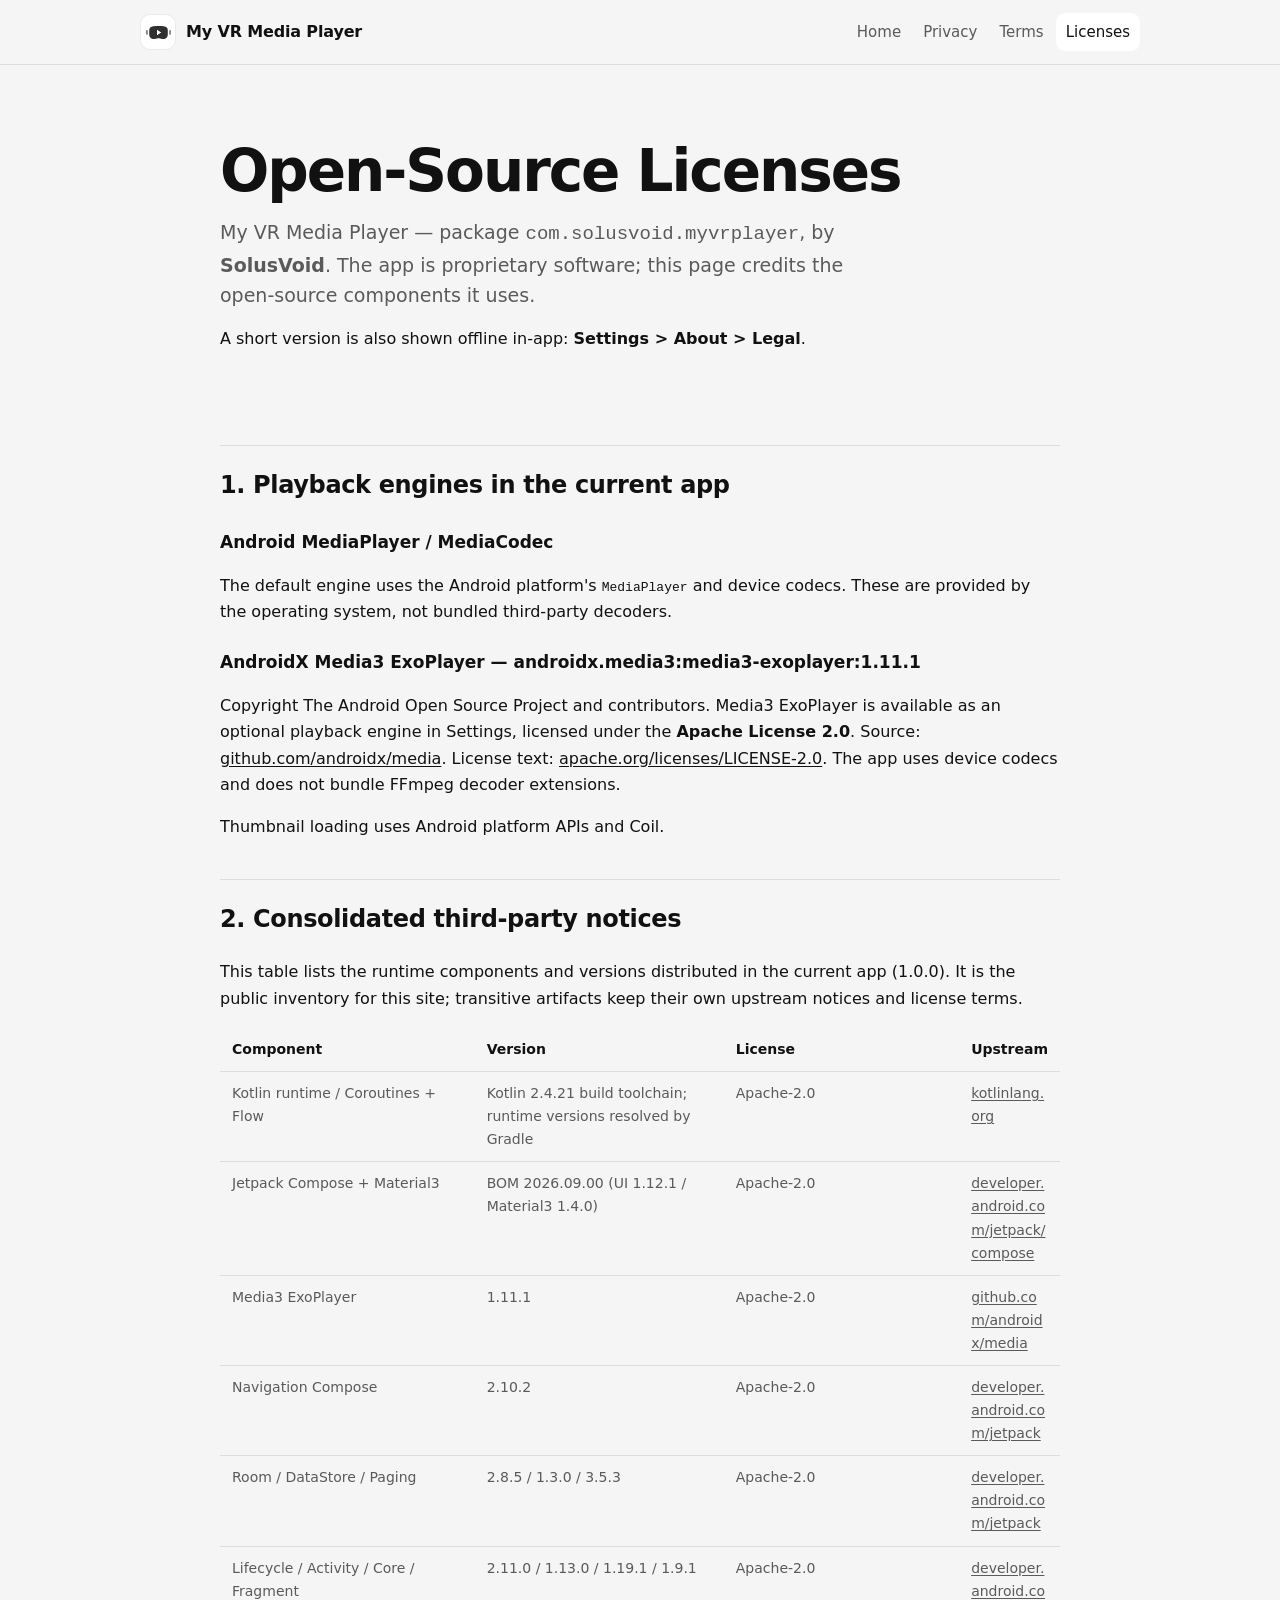
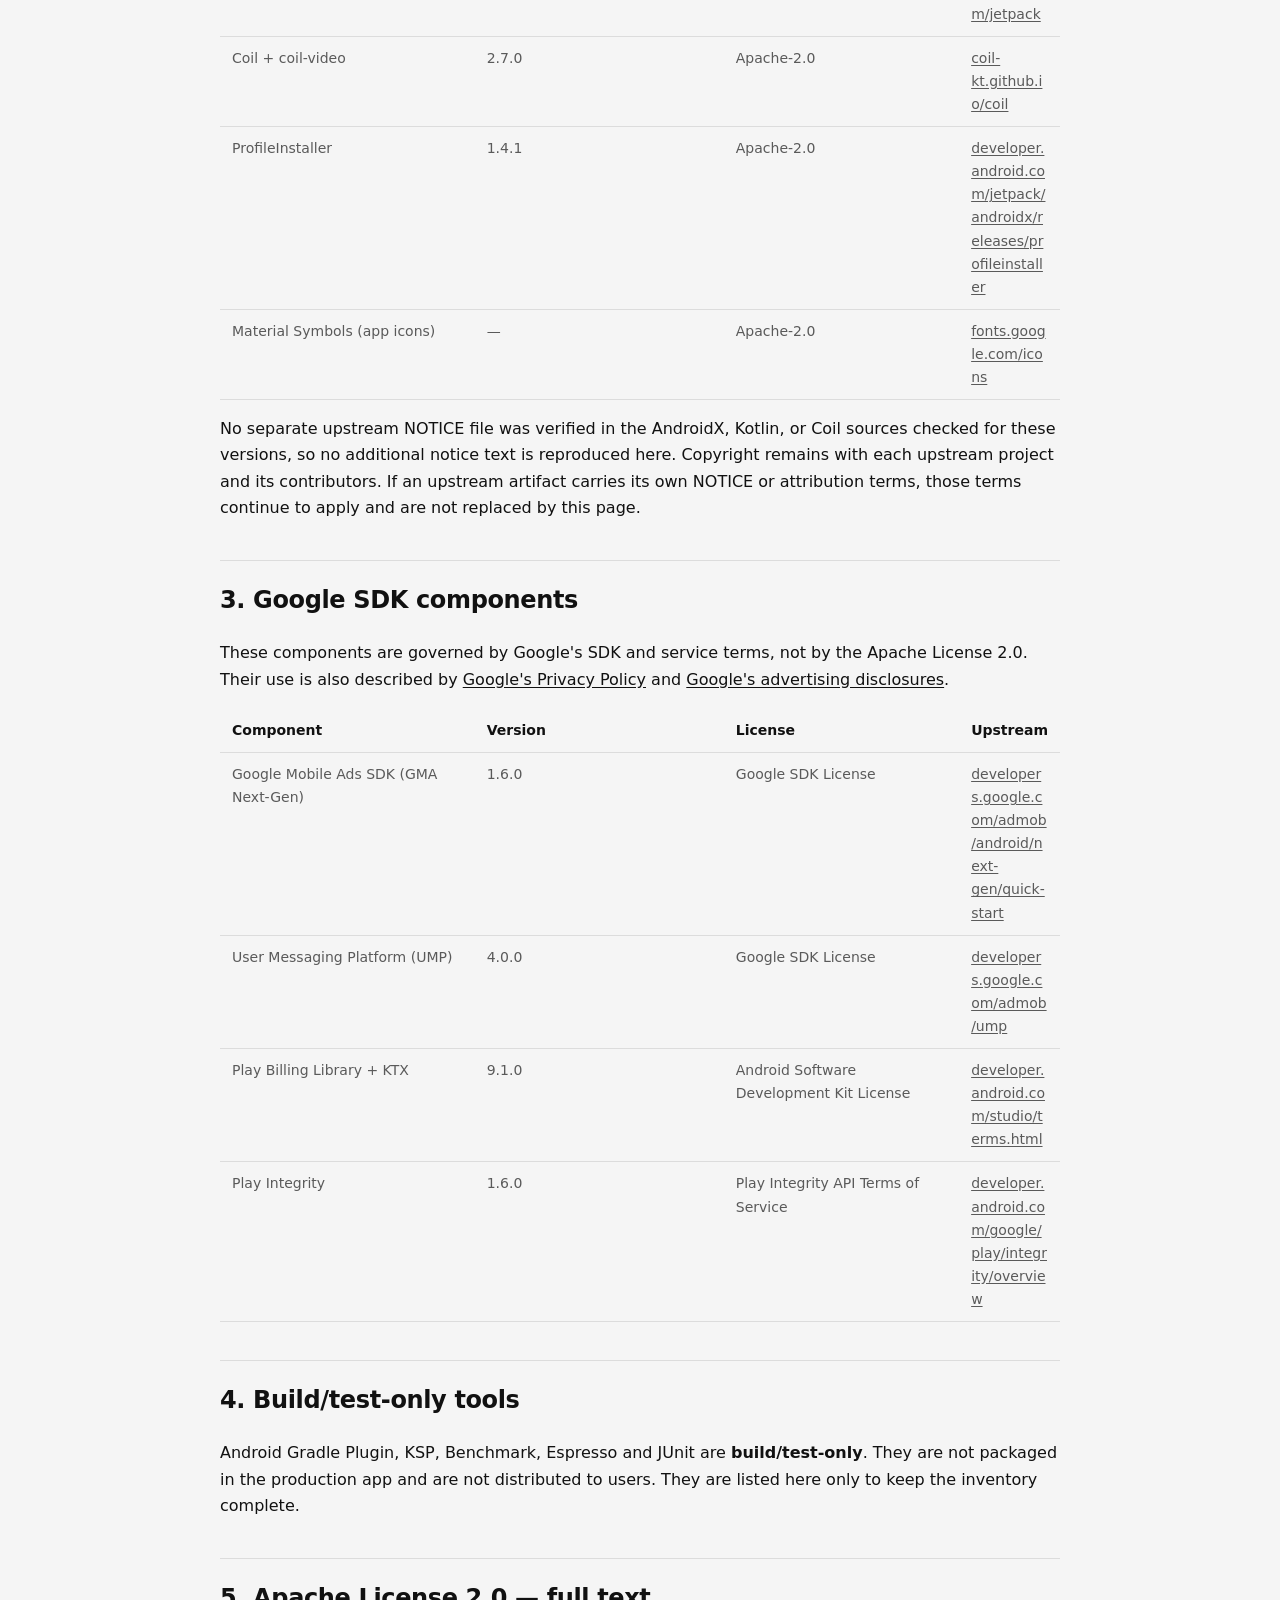
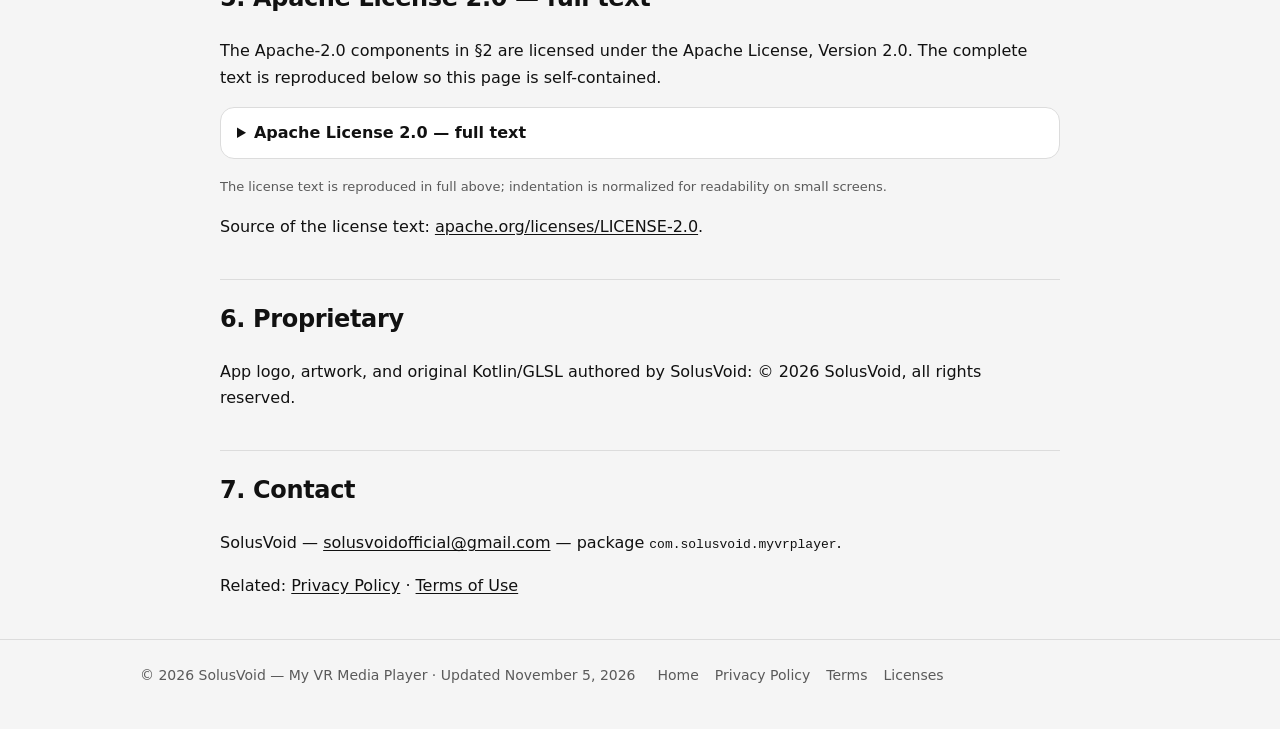
==== commit a2079665: "docs(legal): align licenses and privacy with limited ads - Move Play Billing 9.1 to Google SDK terms" ====
--- a/licenses/index.html
+++ b/licenses/index.html
@@ -4,7 +4,7 @@
   <meta charset="utf-8">
   <meta name="viewport" content="width=device-width, initial-scale=1">
   <title>Open-Source Licenses — My VR Media Player</title>
-  <meta name="description" content="Open-source attribution for My VR Media Player: Media3 ExoPlayer and Apache-2.0 components, Google SDKs, and proprietary notice.">
+  <meta name="description" content="Open-source attribution for My VR Media Player: Media3 ExoPlayer, AndroidX, Kotlin and Coil components, Google SDK terms, build/test-only tools, and the full Apache License 2.0 text.">
   <link rel="canonical" href="https://solusvoidofficial.github.io/MyVRMediaPlayer/licenses/">
   <meta name="color-scheme" content="dark light">
   <meta name="theme-color" content="#0a0a0a" media="(prefers-color-scheme: dark)">
@@ -13,7 +13,7 @@
   <meta property="og:site_name" content="My VR Media Player">
   <meta property="og:url" content="https://solusvoidofficial.github.io/MyVRMediaPlayer/licenses/">
   <meta property="og:title" content="Open-Source Licenses — My VR Media Player">
-  <meta property="og:description" content="Open-source attribution for My VR Media Player: Media3 ExoPlayer, Apache-2.0 components and Google SDKs.">
+  <meta property="og:description" content="Open-source attribution for My VR Media Player: Media3 ExoPlayer, AndroidX/Kotlin/Coil components, Google SDK terms and the full Apache License 2.0 text.">
   <meta property="og:image" content="https://solusvoidofficial.github.io/MyVRMediaPlayer/assets/img/og-cover.jpg">
   <meta name="twitter:card" content="summary_large_image">
   <link rel="icon" type="image/svg+xml" href="../assets/icon.svg">
@@ -54,23 +54,273 @@
         <h3>Android MediaPlayer / MediaCodec</h3>
         <p>The default engine uses the Android platform's <code>MediaPlayer</code> and device codecs. These are provided by the operating system, not bundled third-party decoders.</p>
         <h3>AndroidX Media3 ExoPlayer — androidx.media3:media3-exoplayer:1.11.1</h3>
-        <p>Copyright The Android Open Source Project and contributors. Media3 ExoPlayer is available as a playback engine in Settings, licensed under the <strong>Apache License 2.0</strong>. Source and notices: <a href="https://github.com/androidx/media">github.com/androidx/media</a>. License text: <a href="https://www.apache.org/licenses/LICENSE-2.0">apache.org/licenses/LICENSE-2.0</a>. The app uses device codecs and does not bundle FFmpeg decoder extensions.</p>
+        <p>Copyright The Android Open Source Project and contributors. Media3 ExoPlayer is available as an optional playback engine in Settings, licensed under the <strong>Apache License 2.0</strong>. Source: <a href="https://github.com/androidx/media">github.com/androidx/media</a>. License text: <a href="https://www.apache.org/licenses/LICENSE-2.0">apache.org/licenses/LICENSE-2.0</a>. The app uses device codecs and does not bundle FFmpeg decoder extensions.</p>
         <p>Thumbnail loading uses Android platform APIs and Coil.</p>
       </section>
 
-      <section id="apache">
-        <h2>2. Apache-2.0 / MIT components</h2>
-        <p>Kotlin + Coroutines, Jetpack Compose + Material3 (BOM 2026.09.00), Navigation, Room 2.8.5, DataStore, Paging, Lifecycle, Activity, Coil 2.7 + coil-video, Play Billing 9.1, ProfileInstaller, Benchmark, Espresso, JUnit — under <strong>Apache License 2.0</strong> (see respective project sites at <a href="https://developer.android.com/jetpack">developer.android.com/jetpack</a>, <a href="https://kotlinlang.org">kotlinlang.org</a>, <a href="https://coil-kt.github.io/coil">coil-kt.github.io/coil</a>). Material Symbols icons are likewise Apache-2.0 (<a href="https://fonts.google.com/icons">fonts.google.com/icons</a>).</p>
-        <p>Google Mobile Ads SDK (GMA Next-Gen 1.6.0), UMP 4.0.0, and the Play Integrity API (1.6.0) are under Google SDK licenses: <a href="https://developers.google.com/admob">AdMob</a>, governed also by <a href="https://policies.google.com/privacy">Google Privacy</a> and <a href="https://policies.google.com/technologies/ads">advertising disclosures</a>.</p>
+      <section id="notices">
+        <h2>2. Consolidated third-party notices</h2>
+        <p>This table lists the runtime components and versions distributed in the current app (1.0.0). It is the public inventory for this site; transitive artifacts keep their own upstream notices and license terms.</p>
+        <table class="meta components">
+          <thead>
+            <tr><th scope="col">Component</th><th scope="col">Version</th><th scope="col">License</th><th scope="col">Upstream</th></tr>
+          </thead>
+          <tbody>
+            <tr><td>Kotlin runtime / Coroutines + Flow</td><td>Kotlin 2.4.21 build toolchain; runtime versions resolved by Gradle</td><td>Apache-2.0</td><td><a href="https://kotlinlang.org">kotlinlang.org</a></td></tr>
+            <tr><td>Jetpack Compose + Material3</td><td>BOM 2026.09.00 (UI 1.12.1 / Material3 1.4.0)</td><td>Apache-2.0</td><td><a href="https://developer.android.com/jetpack/compose">developer.android.com/jetpack/compose</a></td></tr>
+            <tr><td>Media3 ExoPlayer</td><td>1.11.1</td><td>Apache-2.0</td><td><a href="https://github.com/androidx/media">github.com/androidx/media</a></td></tr>
+            <tr><td>Navigation Compose</td><td>2.10.2</td><td>Apache-2.0</td><td><a href="https://developer.android.com/jetpack">developer.android.com/jetpack</a></td></tr>
+            <tr><td>Room / DataStore / Paging</td><td>2.8.5 / 1.3.0 / 3.5.3</td><td>Apache-2.0</td><td><a href="https://developer.android.com/jetpack">developer.android.com/jetpack</a></td></tr>
+            <tr><td>Lifecycle / Activity / Core / Fragment</td><td>2.11.0 / 1.13.0 / 1.19.1 / 1.9.1</td><td>Apache-2.0</td><td><a href="https://developer.android.com/jetpack">developer.android.com/jetpack</a></td></tr>
+            <tr><td>Coil + coil-video</td><td>2.7.0</td><td>Apache-2.0</td><td><a href="https://coil-kt.github.io/coil">coil-kt.github.io/coil</a></td></tr>
+            <tr><td>ProfileInstaller</td><td>1.4.1</td><td>Apache-2.0</td><td><a href="https://developer.android.com/jetpack/androidx/releases/profileinstaller">developer.android.com/jetpack/androidx/releases/profileinstaller</a></td></tr>
+            <tr><td>Material Symbols (app icons)</td><td>—</td><td>Apache-2.0</td><td><a href="https://fonts.google.com/icons">fonts.google.com/icons</a></td></tr>
+          </tbody>
+        </table>
+        <p>No separate upstream NOTICE file was verified in the AndroidX, Kotlin, or Coil sources checked for these versions, so no additional notice text is reproduced here. Copyright remains with each upstream project and its contributors. If an upstream artifact carries its own NOTICE or attribution terms, those terms continue to apply and are not replaced by this page.</p>
+      </section>
+
+      <section id="google">
+        <h2>3. Google SDK components</h2>
+        <p>These components are governed by Google's SDK and service terms, not by the Apache License 2.0. Their use is also described by <a href="https://policies.google.com/privacy">Google's Privacy Policy</a> and <a href="https://policies.google.com/technologies/ads">Google's advertising disclosures</a>.</p>
+        <table class="meta components">
+          <thead>
+            <tr><th scope="col">Component</th><th scope="col">Version</th><th scope="col">License</th><th scope="col">Upstream</th></tr>
+          </thead>
+          <tbody>
+            <tr><td>Google Mobile Ads SDK (GMA Next-Gen)</td><td>1.6.0</td><td>Google SDK License</td><td><a href="https://developers.google.com/admob/android/next-gen/quick-start">developers.google.com/admob/android/next-gen/quick-start</a></td></tr>
+            <tr><td>User Messaging Platform (UMP)</td><td>4.0.0</td><td>Google SDK License</td><td><a href="https://developers.google.com/admob/ump">developers.google.com/admob/ump</a></td></tr>
+            <tr><td>Play Billing Library + KTX</td><td>9.1.0</td><td>Android Software Development Kit License</td><td><a href="https://developer.android.com/studio/terms.html">developer.android.com/studio/terms.html</a></td></tr>
+            <tr><td>Play Integrity</td><td>1.6.0</td><td>Play Integrity API Terms of Service</td><td><a href="https://developer.android.com/google/play/integrity/overview#tos">developer.android.com/google/play/integrity/overview</a></td></tr>
+          </tbody>
+        </table>
+      </section>
+
+      <section id="build-tools">
+        <h2>4. Build/test-only tools</h2>
+        <p>Android Gradle Plugin, KSP, Benchmark, Espresso and JUnit are <strong>build/test-only</strong>. They are not packaged in the production app and are not distributed to users. They are listed here only to keep the inventory complete.</p>
+      </section>
+
+      <section id="apache-license">
+        <h2>5. Apache License 2.0 — full text</h2>
+        <p>The Apache-2.0 components in §2 are licensed under the Apache License, Version 2.0. The complete text is reproduced below so this page is self-contained.</p>
+        <details>
+          <summary>Apache License 2.0 — full text</summary>
+          <pre>
+                                 Apache License
+                           Version 2.0, January 2004
+                        http://www.apache.org/licenses/
+
+   TERMS AND CONDITIONS FOR USE, REPRODUCTION, AND DISTRIBUTION
+
+   1. Definitions.
+
+      "License" shall mean the terms and conditions for use, reproduction,
+      and distribution as defined by Sections 1 through 9 of this document.
+
+      "Licensor" shall mean the copyright owner or entity authorized by
+      the copyright owner that is granting the License.
+
+      "Legal Entity" shall mean the union of the acting entity and all
+      other entities that control, are controlled by, or are under common
+      control with that entity. For the purposes of this definition,
+      "control" means (i) the power, direct or indirect, to cause the
+      direction or management of such entity, whether by contract or
+      otherwise, or (ii) ownership of fifty percent (50%) or more of the
+      outstanding shares, or (iii) beneficial ownership of such entity.
+
+      "You" (or "Your") shall mean an individual or Legal Entity
+      exercising permissions granted by this License.
+
+      "Source" form shall mean the preferred form for making modifications,
+      including but not limited to software source code, documentation
+      source, and configuration files.
+
+      "Object" form shall mean any form resulting from mechanical
+      transformation or translation of a Source form, including but
+      not limited to compiled object code, generated documentation,
+      and conversions to other media types.
+
+      "Work" shall mean the work of authorship, whether in Source or
+      Object form, made available under the License, as indicated by a
+      copyright notice that is included in or attached to the work
+      (an example is provided in the Appendix below).
+
+      "Derivative Works" shall mean any work, whether in Source or Object
+      form, that is based on (or derived from) the Work and for which the
+      editorial revisions, annotations, elaborations, or other modifications
+      represent, as a whole, an original work of authorship. For the purposes
+      of this License, Derivative Works shall not include works that remain
+      separable from, or merely link (or bind by name) to the interfaces of,
+      the Work and Derivative Works thereof.
+
+      "Contribution" shall mean any work of authorship, including
+      the original version of the Work and any modifications or additions
+      to that Work or Derivative Works thereof, that is intentionally
+      submitted to Licensor for inclusion in the Work by the copyright owner
+      or by an individual or Legal Entity authorized to submit on behalf of
+      the copyright owner. For the purposes of this definition, "submitted"
+      means any form of electronic, verbal, or written communication sent
+      to the Licensor or its representatives, including but not limited to
+      communication on electronic mailing lists, source code control systems,
+      and issue tracking systems that are managed by, or on behalf of, the
+      Licensor for the purpose of discussing and improving the Work, but
+      excluding communication that is conspicuously marked or otherwise
+      designated in writing by the copyright owner as "Not a Contribution."
+
+      "Contributor" shall mean Licensor and any individual or Legal Entity
+      on behalf of whom a Contribution has been received by Licensor and
+      subsequently incorporated within the Work.
+
+   2. Grant of Copyright License. Subject to the terms and conditions of
+      this License, each Contributor hereby grants to You a perpetual,
+      worldwide, non-exclusive, no-charge, royalty-free, irrevocable
+      copyright license to reproduce, prepare Derivative Works of,
+      publicly display, publicly perform, sublicense, and distribute the
+      Work and such Derivative Works in Source or Object form.
+
+   3. Grant of Patent License. Subject to the terms and conditions of
+      this License, each Contributor hereby grants to You a perpetual,
+      worldwide, non-exclusive, no-charge, royalty-free, irrevocable
+      (except as stated in this section) patent license to make, have made,
+      use, offer to sell, sell, import, and otherwise transfer the Work,
+      where such license applies only to those patent claims licensable
+      by such Contributor that are necessarily infringed by their
+      Contribution(s) alone or by combination of their Contribution(s)
+      with the Work to which such Contribution(s) was submitted. If You
+      institute patent litigation against any entity (including a
+      cross-claim or counterclaim in a lawsuit) alleging that the Work
+      or a Contribution incorporated within the Work constitutes direct
+      or contributory patent infringement, then any patent licenses
+      granted to You under this License for that Work shall terminate
+      as of the date such litigation is filed.
+
+   4. Redistribution. You may reproduce and distribute copies of the
+      Work or Derivative Works thereof in any medium, with or without
+      modifications, and in Source or Object form, provided that You
+      meet the following conditions:
+
+      (a) You must give any other recipients of the Work or
+          Derivative Works a copy of this License; and
+
+      (b) You must cause any modified files to carry prominent notices
+          stating that You changed the files; and
+
+      (c) You must retain, in the Source form of any Derivative Works
+          that You distribute, all copyright, patent, trademark, and
+          attribution notices from the Source form of the Work,
+          excluding those notices that do not pertain to any part of
+          the Derivative Works; and
+
+      (d) If the Work includes a "NOTICE" text file as part of its
+          distribution, then any Derivative Works that You distribute must
+          include a readable copy of the attribution notices contained
+          within such NOTICE file, excluding those notices that do not
+          pertain to any part of the Derivative Works, in at least one
+          of the following places: within a NOTICE text file distributed
+          as part of the Derivative Works; within the Source form or
+          documentation, if provided along with the Derivative Works; or,
+          within a display generated by the Derivative Works, if and
+          wherever such third-party notices normally appear. The contents
+          of the NOTICE file are for informational purposes only and
+          do not modify the License. You may add Your own attribution
+          notices within Derivative Works that You distribute, alongside
+          or as an addendum to the NOTICE text from the Work, provided
+          that such additional attribution notices cannot be construed
+          as modifying the License.
+
+      You may add Your own copyright statement to Your modifications and
+      may provide additional or different license terms and conditions
+      for use, reproduction, or distribution of Your modifications, or
+      for any such Derivative Works as a whole, provided Your use,
+      reproduction, and distribution of the Work otherwise complies with
+      the conditions stated in this License.
+
+   5. Submission of Contributions. Unless You explicitly state otherwise,
+      any Contribution intentionally submitted for inclusion in the Work
+      by You to the Licensor shall be under the terms and conditions of
+      this License, without any additional terms or conditions.
+      Notwithstanding the above, nothing herein shall supersede or modify
+      the terms of any separate license agreement you may have executed
+      with Licensor regarding such Contributions.
+
+   6. Trademarks. This License does not grant permission to use the trade
+      names, trademarks, service marks, or product names of the Licensor,
+      except as required for reasonable and customary use in describing the
+      origin of the Work and reproducing the content of the NOTICE file.
+
+   7. Disclaimer of Warranty. Unless required by applicable law or
+      agreed to in writing, Licensor provides the Work (and each
+      Contributor provides its Contributions) on an "AS IS" BASIS,
+      WITHOUT WARRANTIES OR CONDITIONS OF ANY KIND, either express or
+      implied, including, without limitation, any warranties or conditions
+      of TITLE, NON-INFRINGEMENT, MERCHANTABILITY, or FITNESS FOR A
+      PARTICULAR PURPOSE. You are solely responsible for determining the
+      appropriateness of using or redistributing the Work and assume any
+      risks associated with Your exercise of permissions under this License.
+
+   8. Limitation of Liability. In no event and under no legal theory,
+      whether in tort (including negligence), contract, or otherwise,
+      unless required by applicable law (such as deliberate and grossly
+      negligent acts) or agreed to in writing, shall any Contributor be
+      liable to You for damages, including any direct, indirect, special,
+      incidental, or consequential damages of any character arising as a
+      result of this License or out of the use or inability to use the
+      Work (including but not limited to damages for loss of goodwill,
+      work stoppage, computer failure or malfunction, or any and all
+      other commercial damages or losses), even if such Contributor
+      has been advised of the possibility of such damages.
+
+   9. Accepting Warranty or Additional Liability. While redistributing
+      the Work or Derivative Works thereof, You may choose to offer,
+      and charge a fee for, acceptance of support, warranty, indemnity,
+      or other liability obligations and/or rights consistent with this
+      License. However, in accepting such obligations, You may act only
+      on Your own behalf and on Your sole responsibility, not on behalf
+      of any other Contributor, and only if You agree to indemnify,
+      defend, and hold each Contributor harmless for any liability
+      incurred by, or claims asserted against, such Contributor by reason
+      of your accepting any such warranty or additional liability.
+
+   END OF TERMS AND CONDITIONS
+
+   APPENDIX: How to apply the Apache License to your work.
+
+      To apply the Apache License to your work, attach the following
+      boilerplate notice, with the fields enclosed by brackets "[]"
+      replaced with your own identifying information. (Don't include
+      the brackets!)  The text should be enclosed in the appropriate
+      comment syntax for the file format. We also recommend that a
+      file or class name and description of purpose be included on the
+      same "printed page" as the copyright notice for easier
+      identification within third-party archives.
+
+   Copyright [yyyy] [name of copyright owner]
+
+   Licensed under the Apache License, Version 2.0 (the "License");
+   you may not use this file except in compliance with the License.
+   You may obtain a copy of the License at
+
+       http://www.apache.org/licenses/LICENSE-2.0
+
+   Unless required by applicable law or agreed to in writing, software
+   distributed under the License is distributed on an "AS IS" BASIS,
+   WITHOUT WARRANTIES OR CONDITIONS OF ANY KIND, either express or implied.
+   See the License for the specific language governing permissions and
+   limitations under the License.
+          </pre>
+        </details>
+        <p class="fine">The license text is reproduced in full above; indentation is normalized for readability on small screens.</p>
+        <p>Source of the license text: <a href="https://www.apache.org/licenses/LICENSE-2.0">apache.org/licenses/LICENSE-2.0</a>.</p>
       </section>
 
       <section id="proprietary">
-        <h2>3. Proprietary</h2>
+        <h2>6. Proprietary</h2>
         <p>App logo, artwork, and original Kotlin/GLSL authored by SolusVoid: © 2026 SolusVoid, all rights reserved.</p>
       </section>
 
       <section id="contact">
-        <h2>4. Contact</h2>
+        <h2>7. Contact</h2>
         <p>SolusVoid — <a href="mailto:solusvoidofficial@gmail.com">solusvoidofficial@gmail.com</a> — package <code>com.solusvoid.myvrplayer</code>.</p>
         <p>Related: <a href="../privacy/">Privacy Policy</a> · <a href="../terms/">Terms of Use</a></p>
       </section>
@@ -79,7 +329,7 @@
 
   <footer class="site-footer">
     <div class="wrap">
-      <span>&copy; 2026 SolusVoid — My VR Media Player &middot; Updated November 4, 2026</span>
+      <span>&copy; 2026 SolusVoid — My VR Media Player &middot; Updated November 5, 2026</span>
       <nav aria-label="Footer">
         <a href="../">Home</a>
         <a href="../privacy/">Privacy Policy</a>
--- a/assets/style.css
+++ b/assets/style.css
@@ -27,7 +27,7 @@
   position: sticky; top: 0; z-index: 20;
   border-bottom: 1px solid var(--line);
   background: var(--bg);
-  background: color-mix(in srgb, var(--bg) 86%, transparent);
+  background: color-mix(in srgb, var(--bg) 94%, transparent);
   -webkit-backdrop-filter: blur(14px);
   backdrop-filter: blur(14px);
 }
@@ -192,6 +192,20 @@
 table.meta th { color: var(--text); width: 34%; }
 table.meta td { color: var(--muted); overflow-wrap: anywhere; }
 
+/* ---------- License text disclosure ---------- */
+.policy details {
+  margin: 16px 0; border: 1px solid var(--line);
+  border-radius: var(--radius); background: var(--panel);
+}
+.policy summary { cursor: pointer; padding: 12px 16px; font-weight: 700; }
+.policy details[open] summary { border-bottom: 1px solid var(--line); }
+.policy pre {
+  margin: 0; padding: 16px; overflow-x: auto;
+  font-family: ui-monospace, SFMono-Regular, Consolas, "Liberation Mono", monospace;
+  font-size: 12.5px; line-height: 1.55; color: var(--muted);
+  white-space: pre-line;
+}
+
 /* ---------- Footer ---------- */
 .site-footer {
   border-top: 1px solid var(--line); margin-top: 40px;
@@ -199,6 +213,8 @@
 }
 .site-footer .wrap { display: flex; flex-wrap: wrap; gap: 10px 22px; align-items: center; }
 .site-footer nav { display: flex; flex-wrap: wrap; gap: 16px; }
+.site-footer nav a { text-decoration: none; }
+.site-footer nav a:hover { text-decoration: underline; }
 .skip { position: fixed; left: -9999px; top: 12px; }
 .skip:focus { left: 12px; background: #fff; color: #000; padding: 8px 14px; z-index: 99; }
 
@@ -256,6 +272,16 @@
     font-size: 14px; letter-spacing: 0.01em;
   }
   table.meta td { padding: 0; border: 0; }
+  table.components thead { display: none; }
+  table.components td { padding: 2px 0; }
+  table.components td::before {
+    display: inline-block; min-width: 82px; margin-right: 6px;
+    color: var(--text); font-weight: 700;
+  }
+  table.components td:nth-child(1)::before { content: "Component: "; }
+  table.components td:nth-child(2)::before { content: "Version: "; }
+  table.components td:nth-child(3)::before { content: "License: "; }
+  table.components td:nth-child(4)::before { content: "Upstream: "; }
 }
 @media (max-width: 380px) {
   .wrap { padding: 0 16px; }
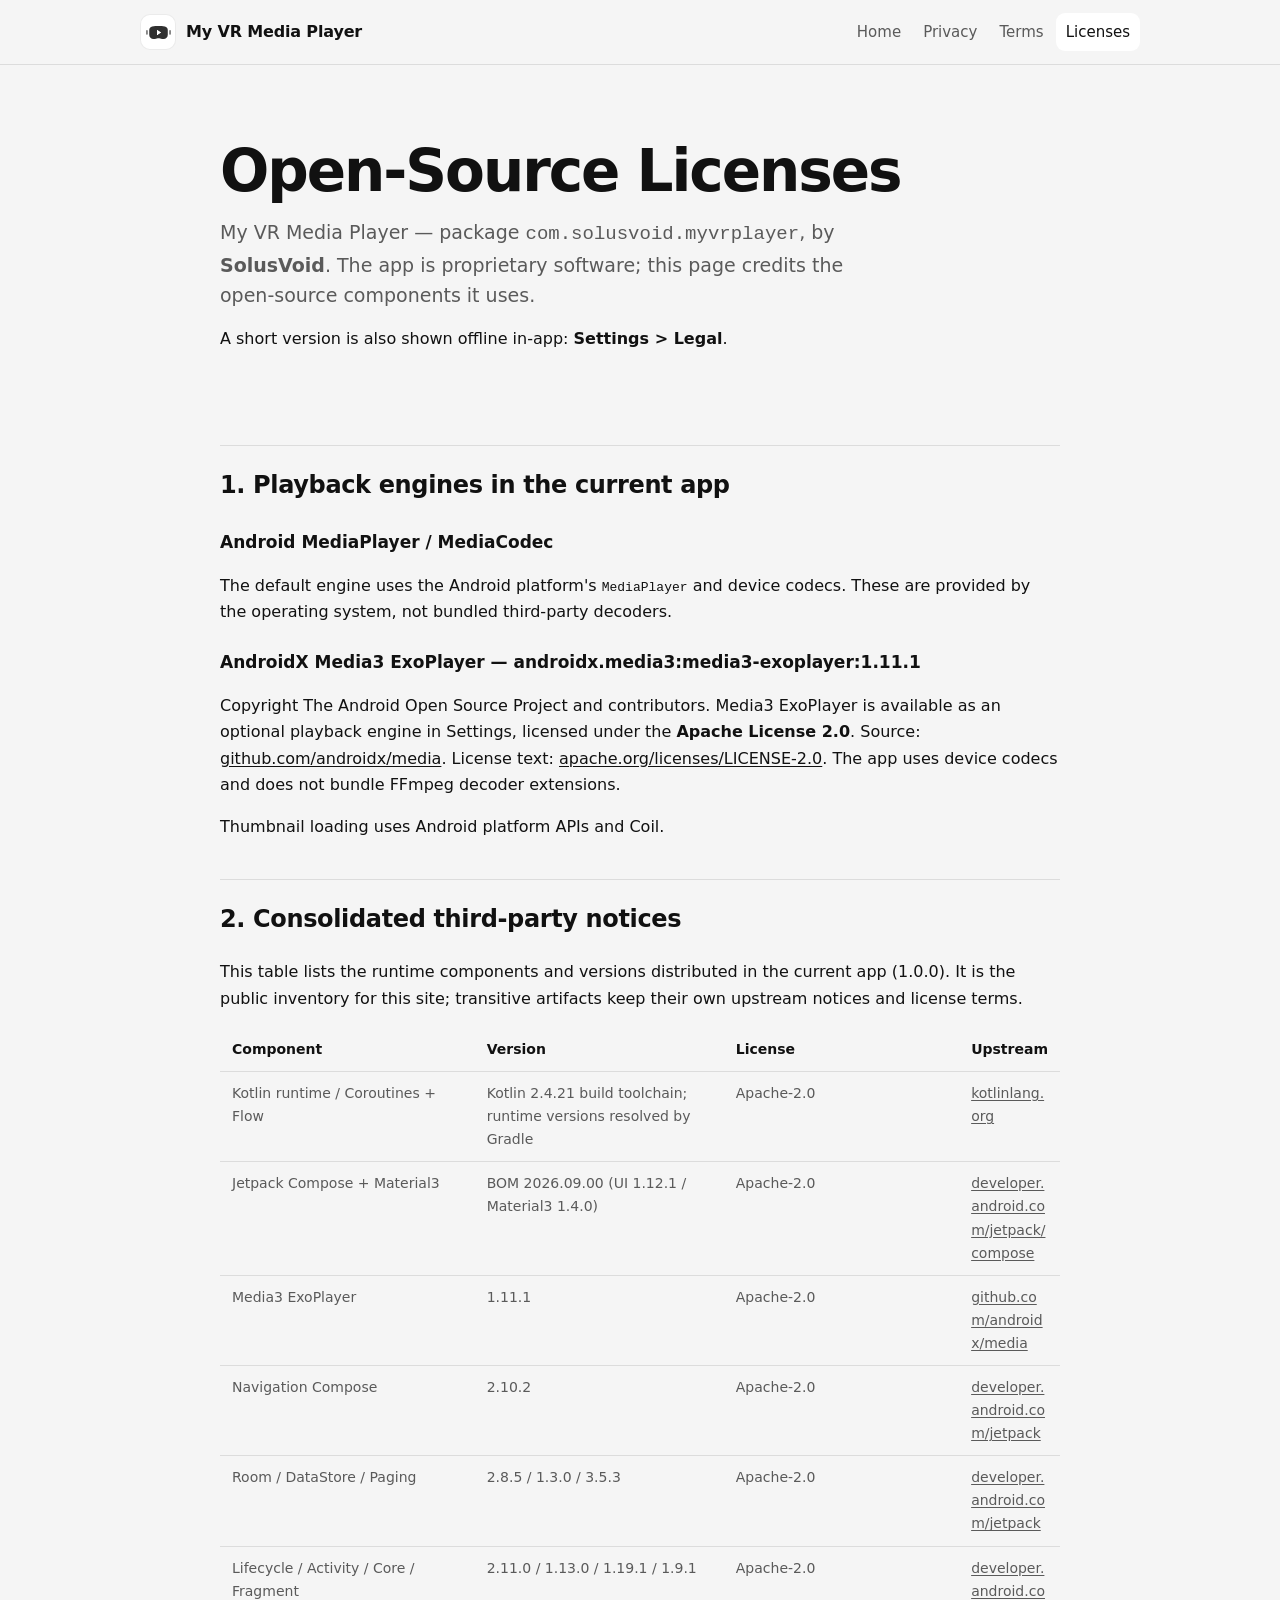
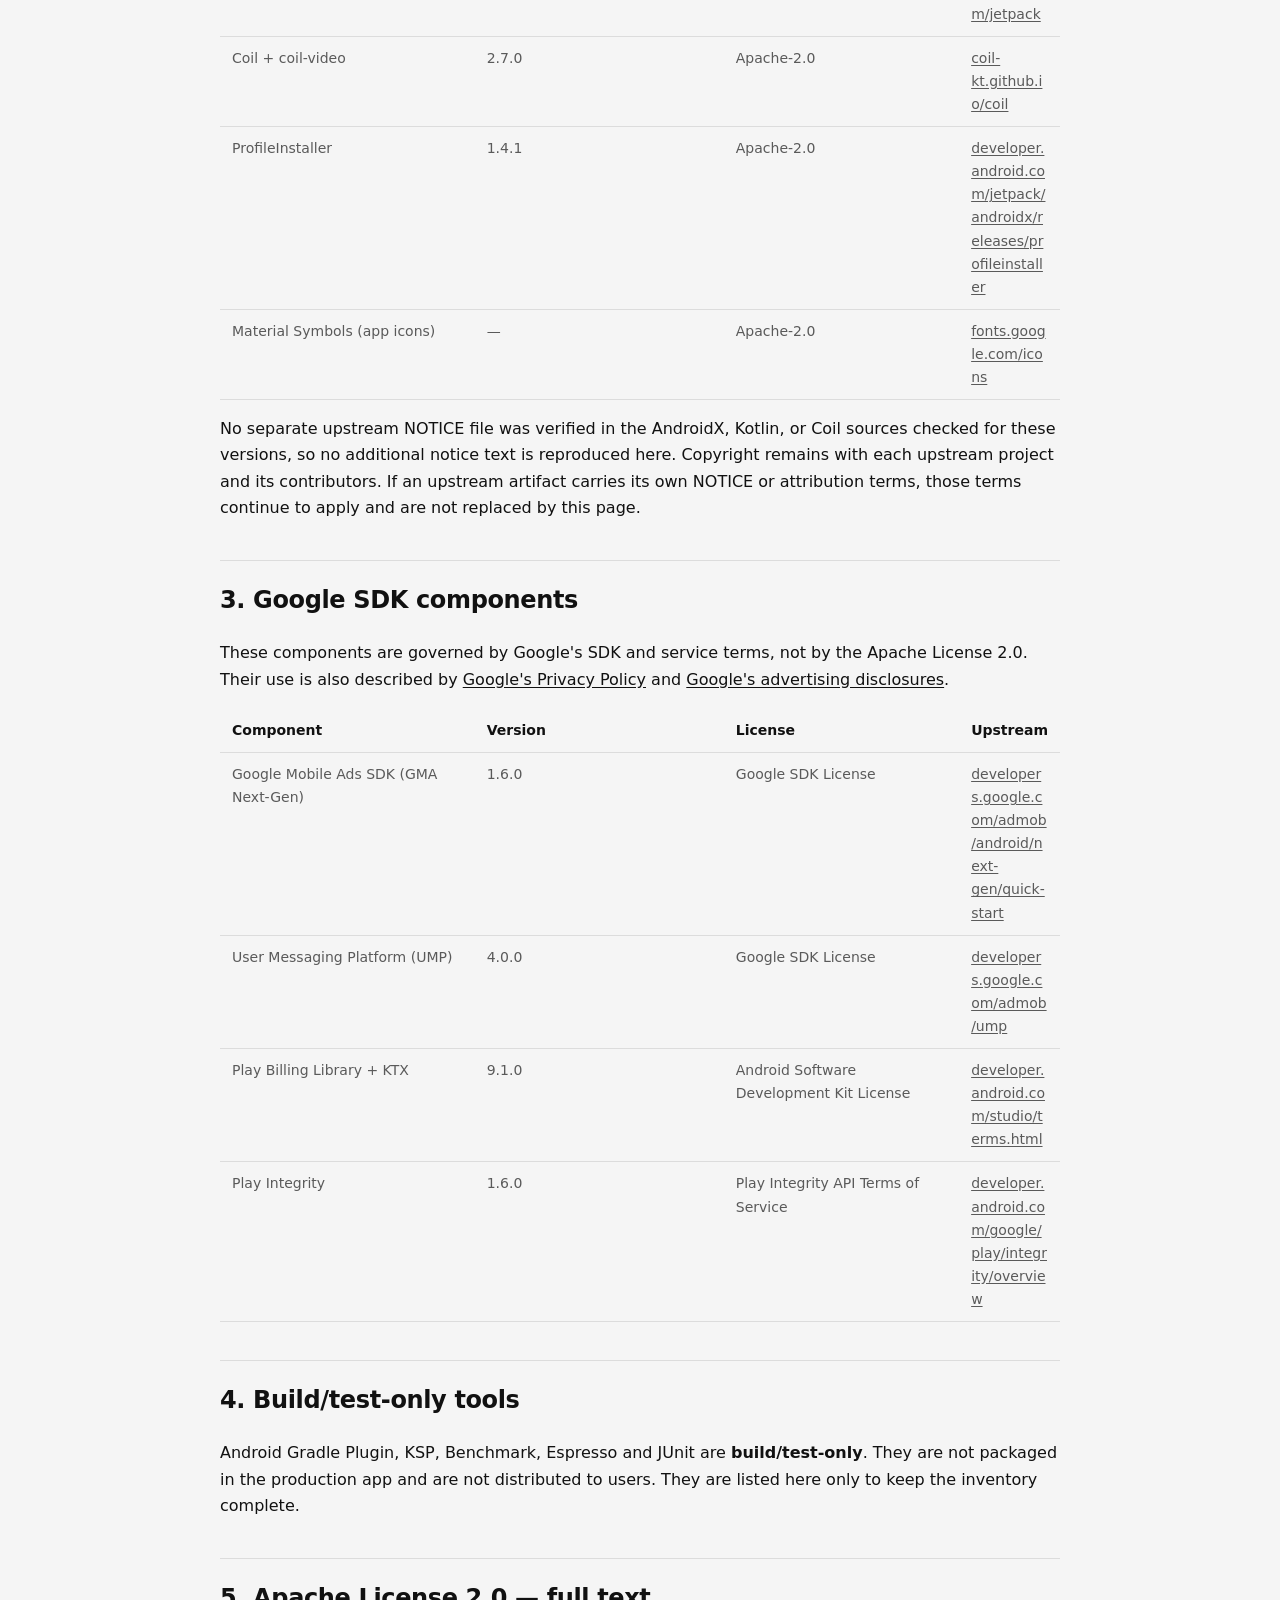
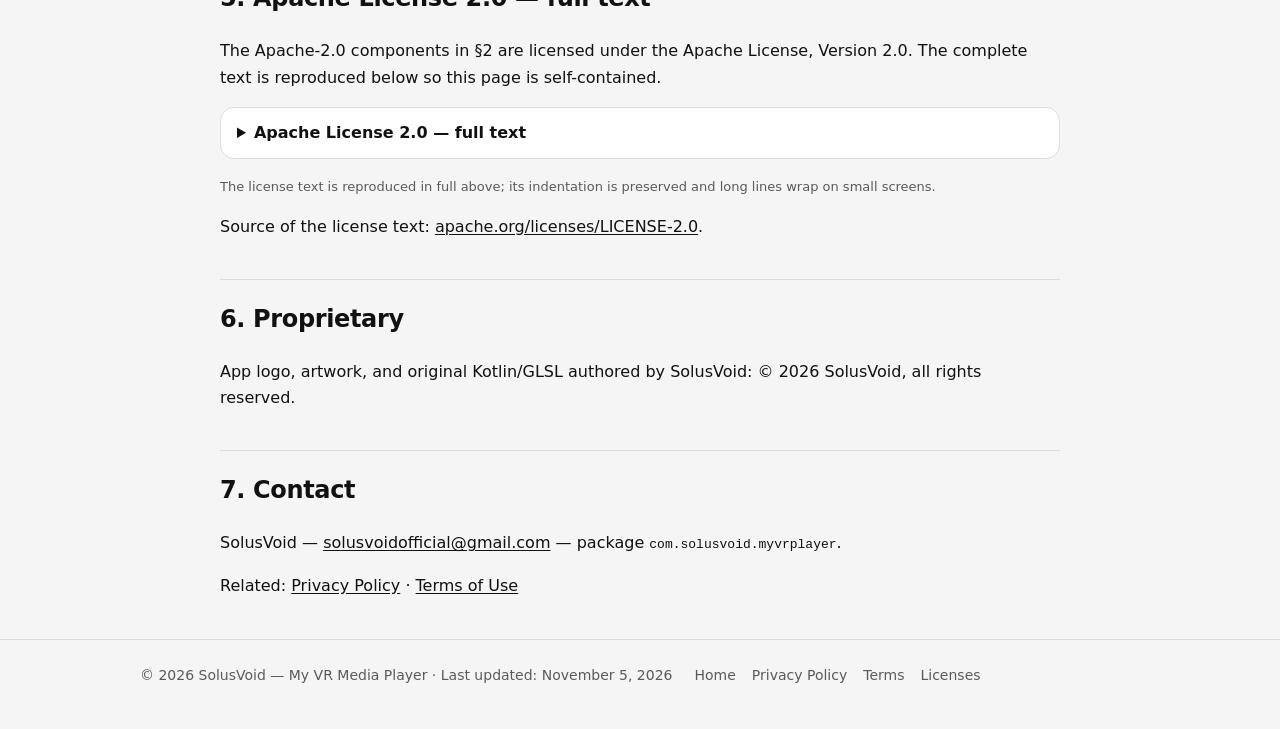
==== commit f6a03147: "fix(site): harden link checks and relax brittle content pins Validate same-page fragments (privacy T" ====
--- a/licenses/index.html
+++ b/licenses/index.html
@@ -46,7 +46,7 @@
       <section class="hero">
         <h1>Open-Source Licenses</h1>
         <p class="lead">My VR Media Player — package <code>com.solusvoid.myvrplayer</code>, by <strong>SolusVoid</strong>. The app is proprietary software; this page credits the open-source components it uses.</p>
-        <p>A short version is also shown offline in-app: <strong>Settings &gt; About &gt; Legal</strong>.</p>
+        <p>A short version is also shown offline in-app: <strong>Settings &gt; Legal</strong>.</p>
       </section>
 
       <section id="engines">
@@ -310,7 +310,7 @@
    limitations under the License.
           </pre>
         </details>
-        <p class="fine">The license text is reproduced in full above; indentation is normalized for readability on small screens.</p>
+        <p class="fine">The license text is reproduced in full above; its indentation is preserved and long lines wrap on small screens.</p>
         <p>Source of the license text: <a href="https://www.apache.org/licenses/LICENSE-2.0">apache.org/licenses/LICENSE-2.0</a>.</p>
       </section>
 
@@ -329,7 +329,7 @@
 
   <footer class="site-footer">
     <div class="wrap">
-      <span>&copy; 2026 SolusVoid — My VR Media Player &middot; Updated November 5, 2026</span>
+      <span>&copy; 2026 SolusVoid — My VR Media Player &middot; Last updated: November 5, 2026</span>
       <nav aria-label="Footer">
         <a href="../">Home</a>
         <a href="../privacy/">Privacy Policy</a>
--- a/assets/style.css
+++ b/assets/style.css
@@ -200,10 +200,10 @@
 .policy summary { cursor: pointer; padding: 12px 16px; font-weight: 700; }
 .policy details[open] summary { border-bottom: 1px solid var(--line); }
 .policy pre {
-  margin: 0; padding: 16px; overflow-x: auto;
+  margin: 0; padding: 16px;
   font-family: ui-monospace, SFMono-Regular, Consolas, "Liberation Mono", monospace;
-  font-size: 12.5px; line-height: 1.55; color: var(--muted);
-  white-space: pre-line;
+  font-size: 13px; line-height: 1.55; color: var(--muted);
+  white-space: pre-wrap; overflow-wrap: anywhere;
 }
 
 /* ---------- Footer ---------- */
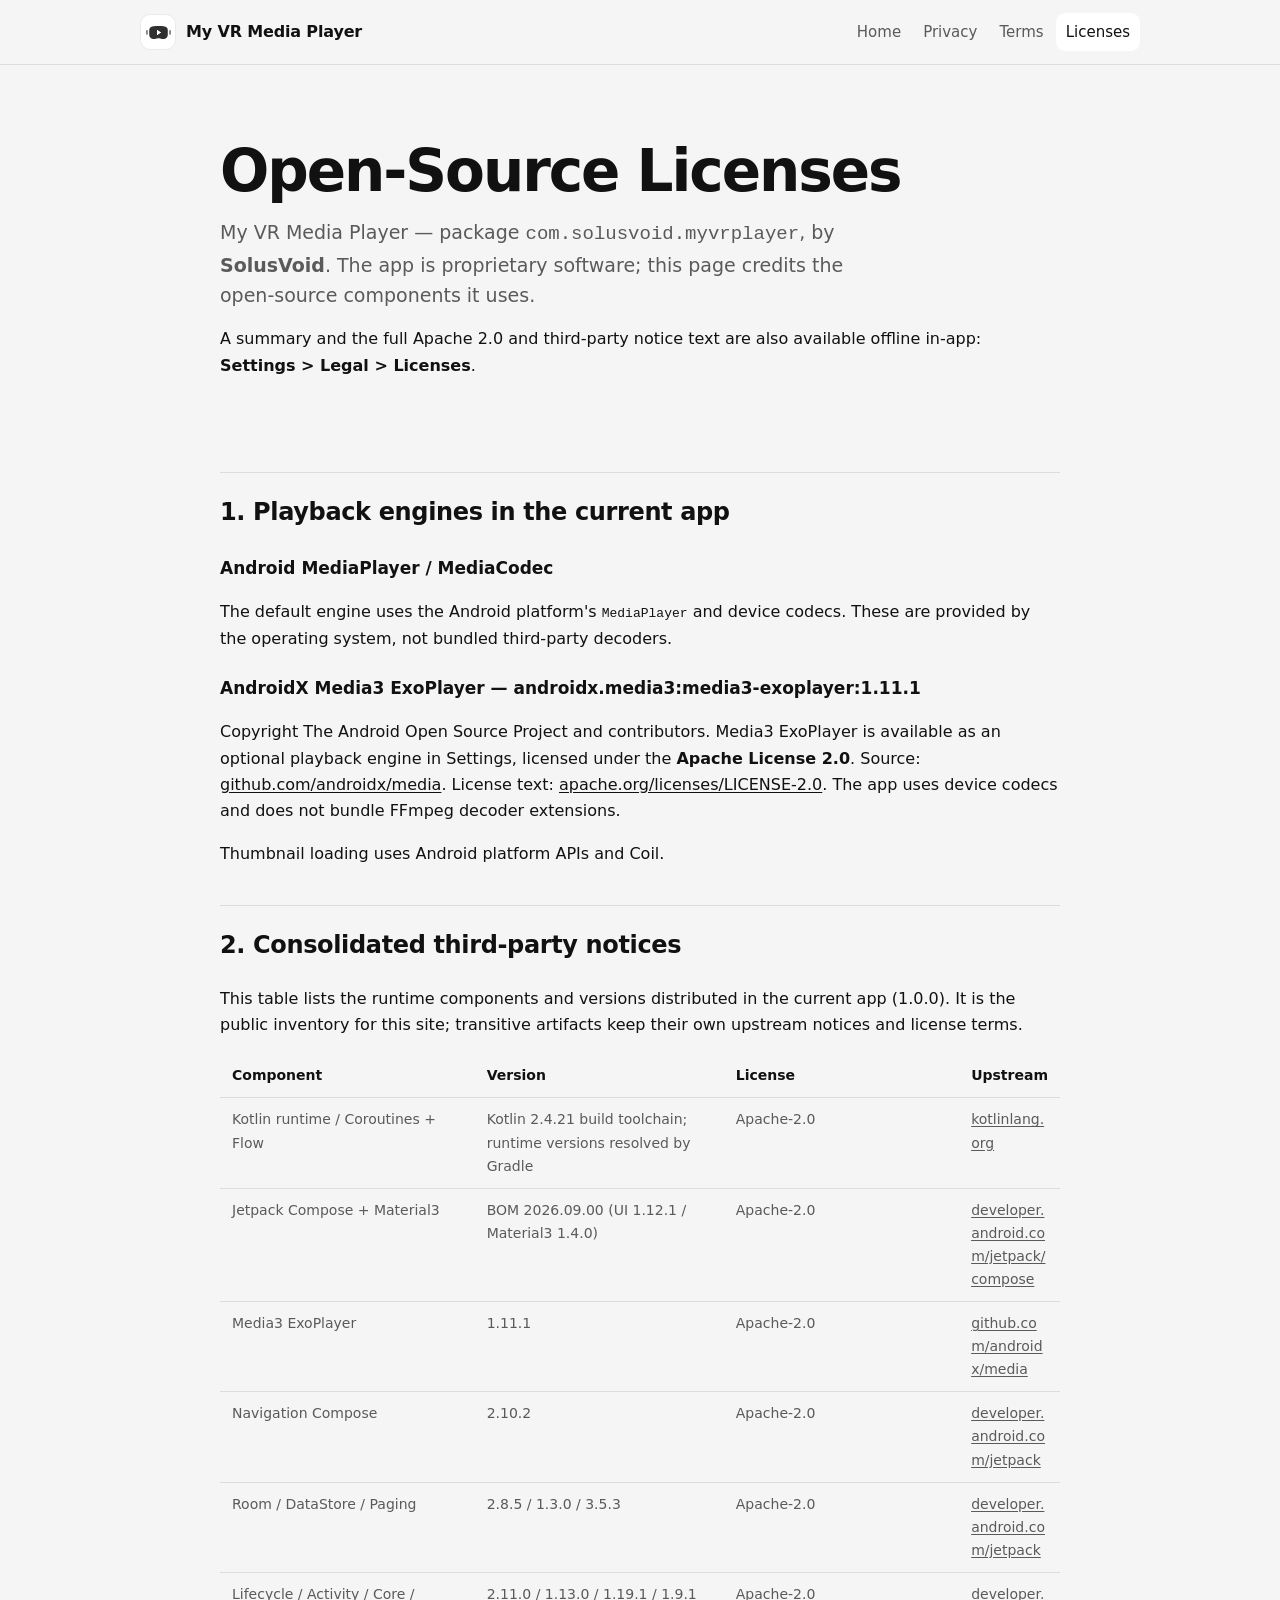
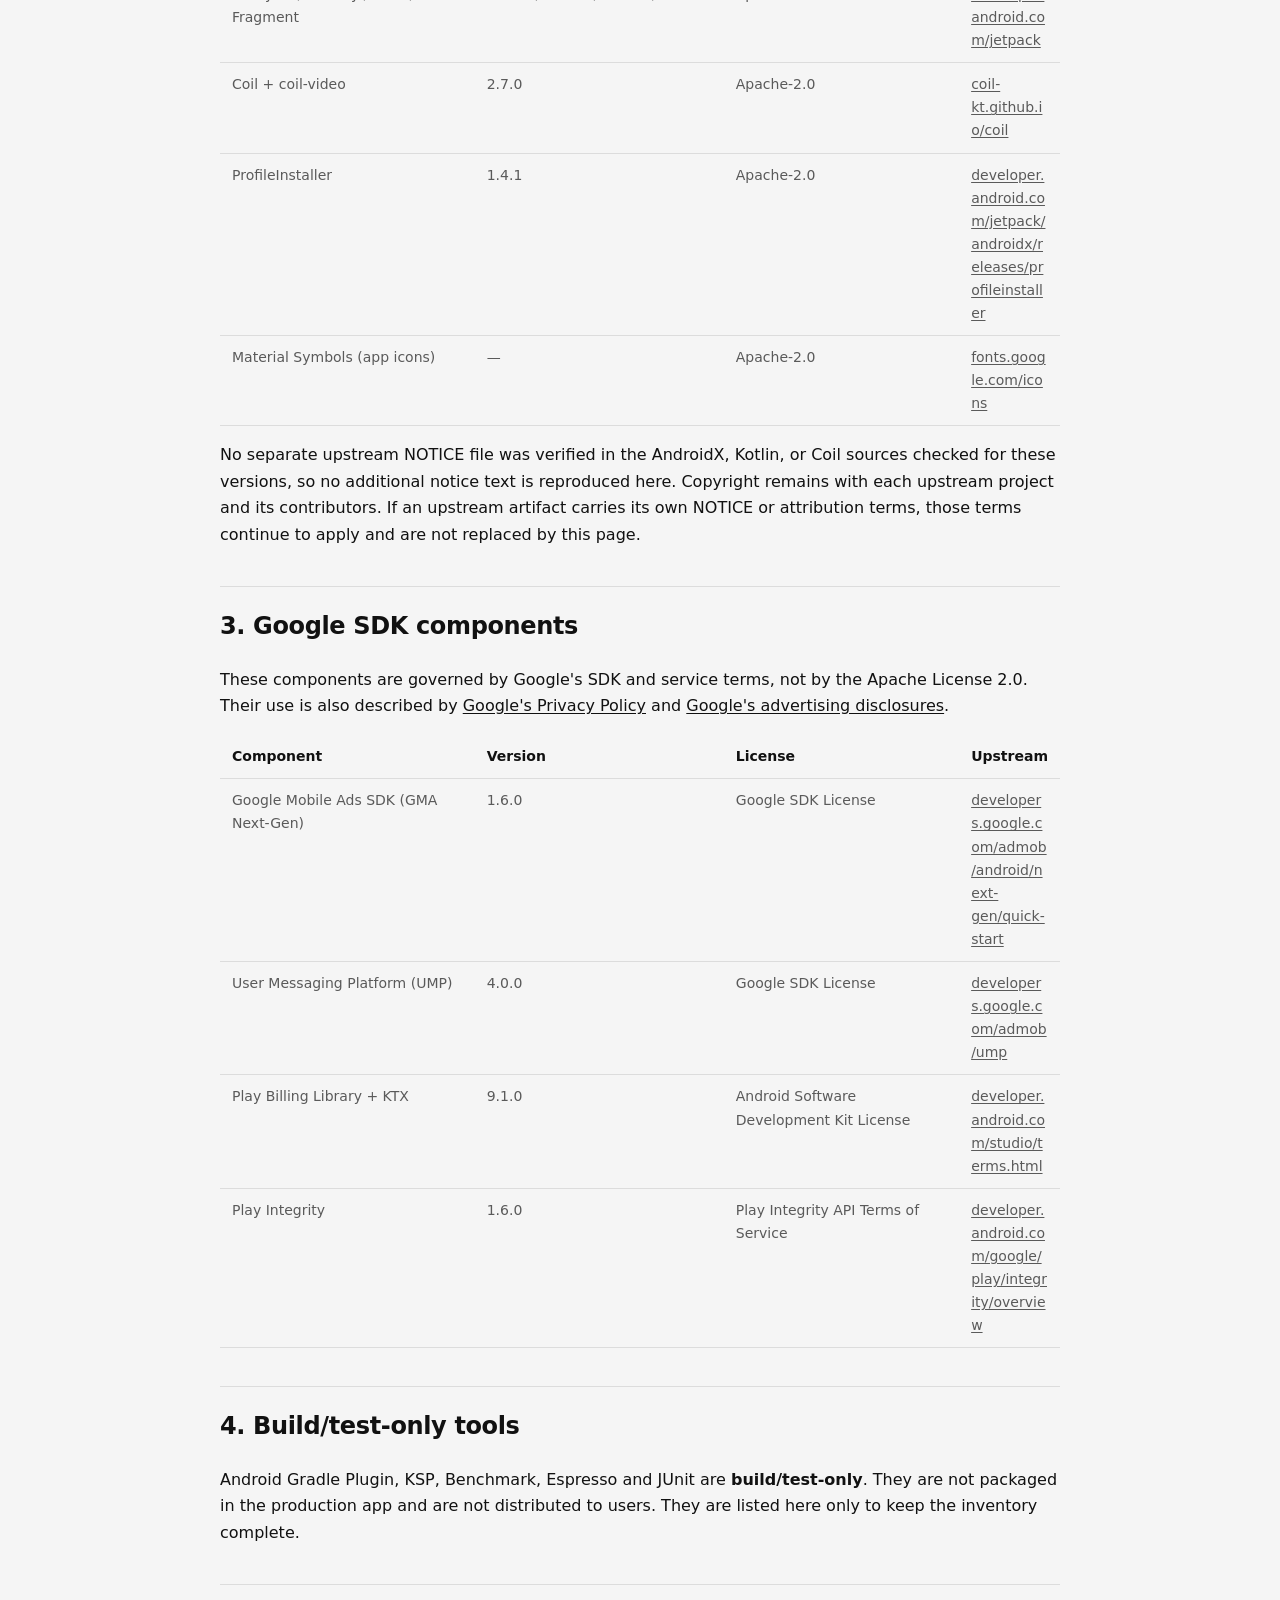
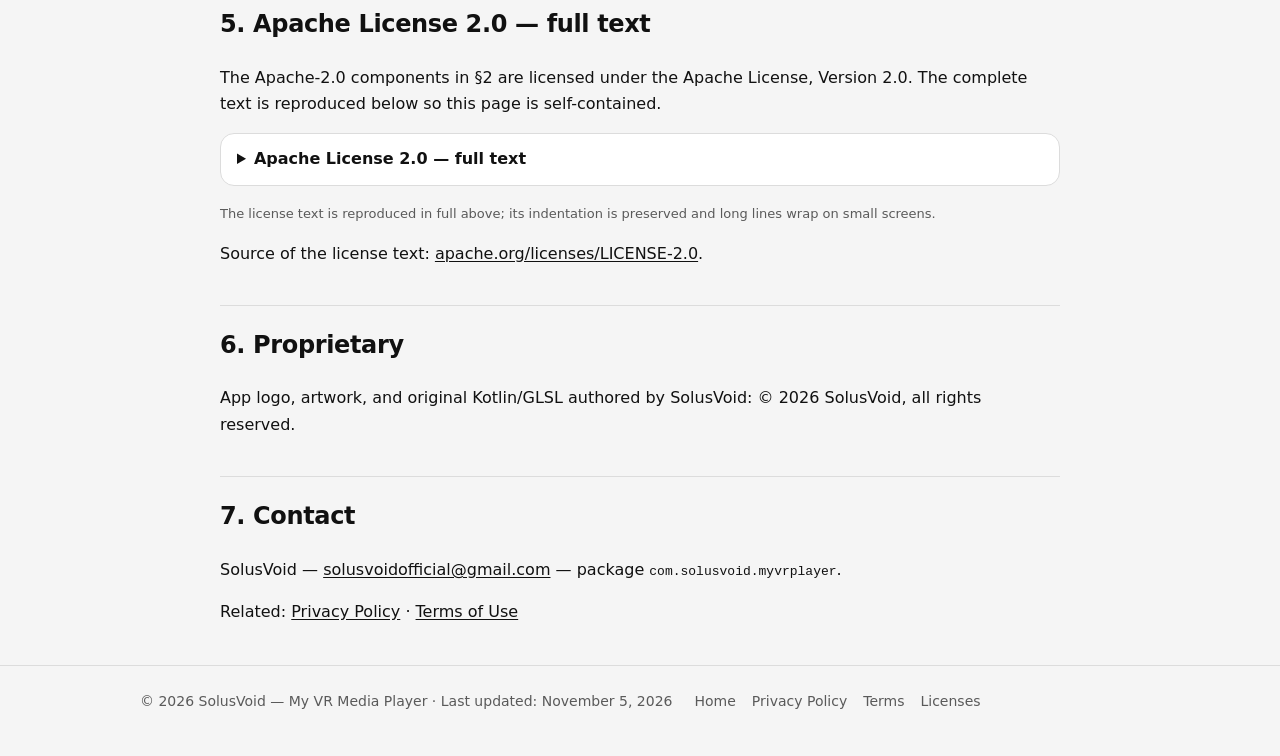
==== commit 7d5a3ce6: "fix(site): sync legal cross-references and gate deploys with site checks" ====
--- a/licenses/index.html
+++ b/licenses/index.html
@@ -46,7 +46,7 @@
       <section class="hero">
         <h1>Open-Source Licenses</h1>
         <p class="lead">My VR Media Player — package <code>com.solusvoid.myvrplayer</code>, by <strong>SolusVoid</strong>. The app is proprietary software; this page credits the open-source components it uses.</p>
-        <p>A short version is also shown offline in-app: <strong>Settings &gt; Legal</strong>.</p>
+        <p>A summary and the full Apache 2.0 and third-party notice text are also available offline in-app: <strong>Settings &gt; Legal &gt; Licenses</strong>.</p>
       </section>
 
       <section id="engines">
